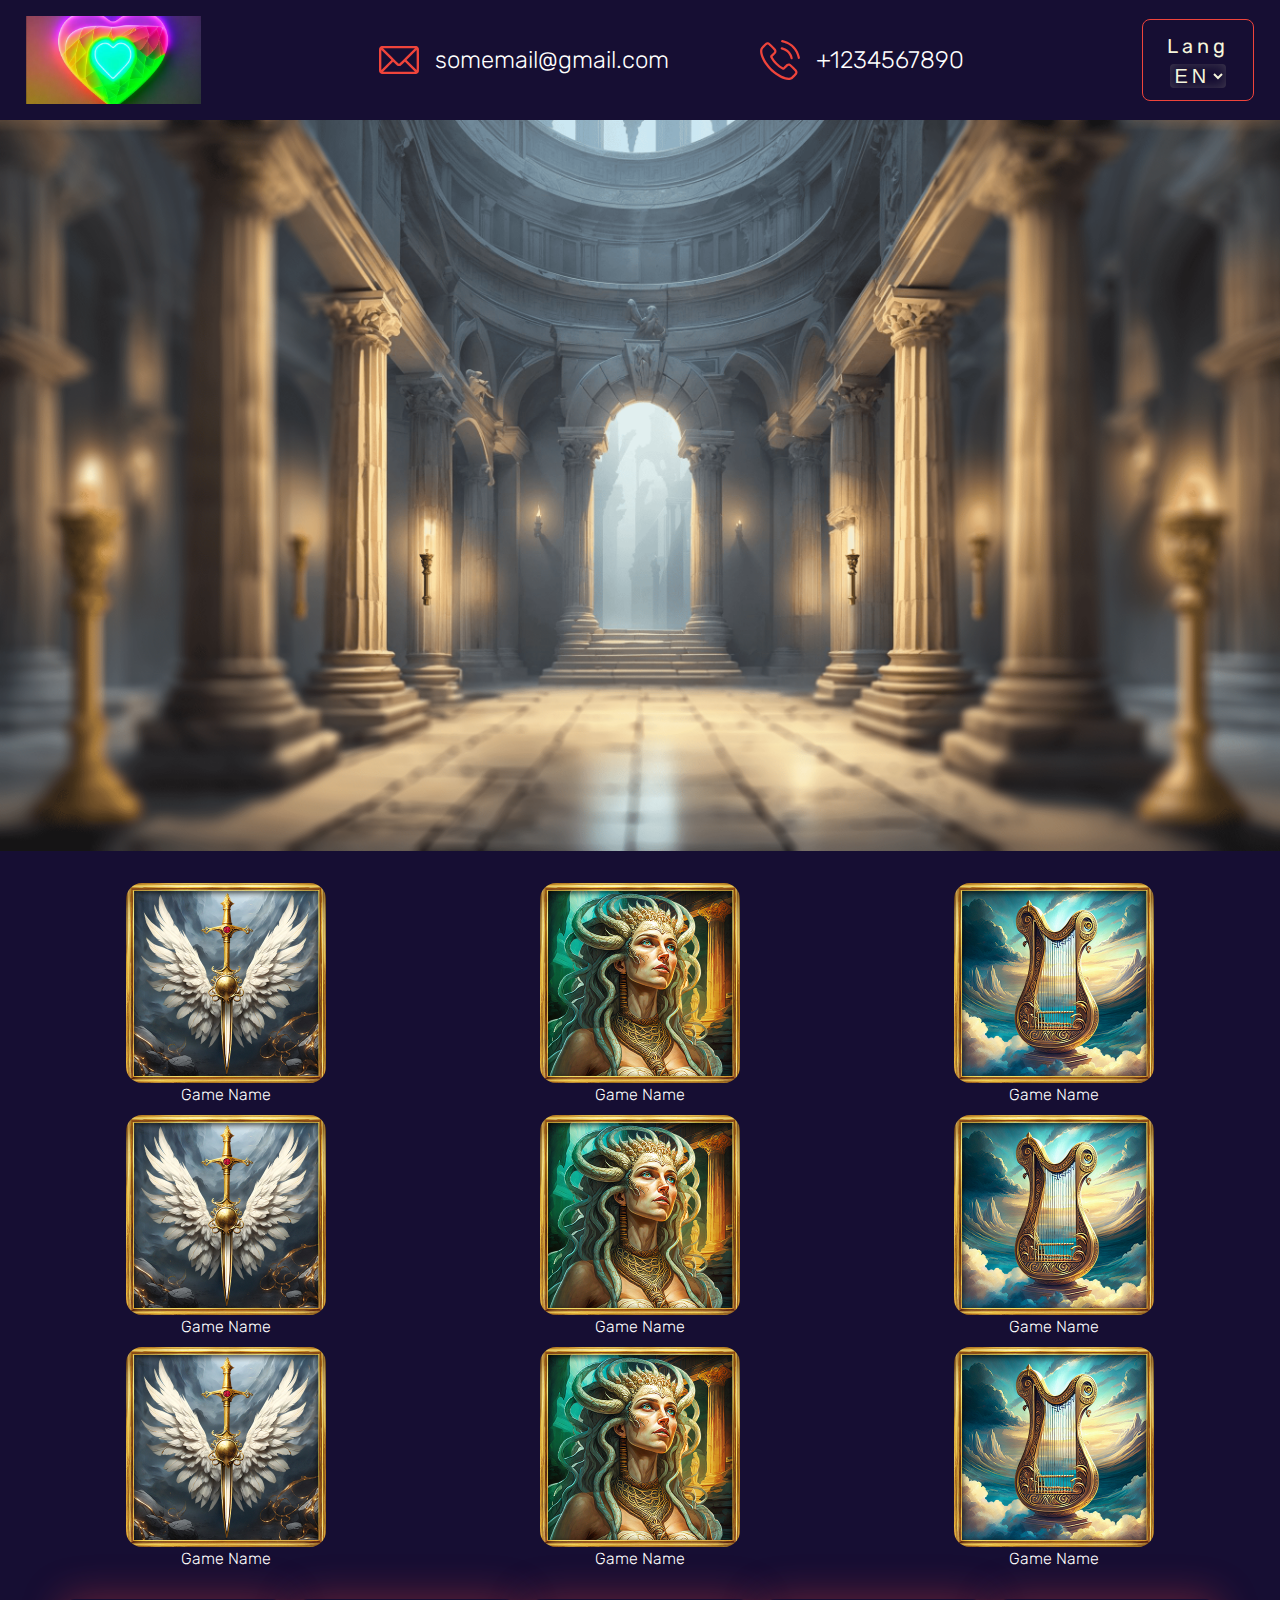
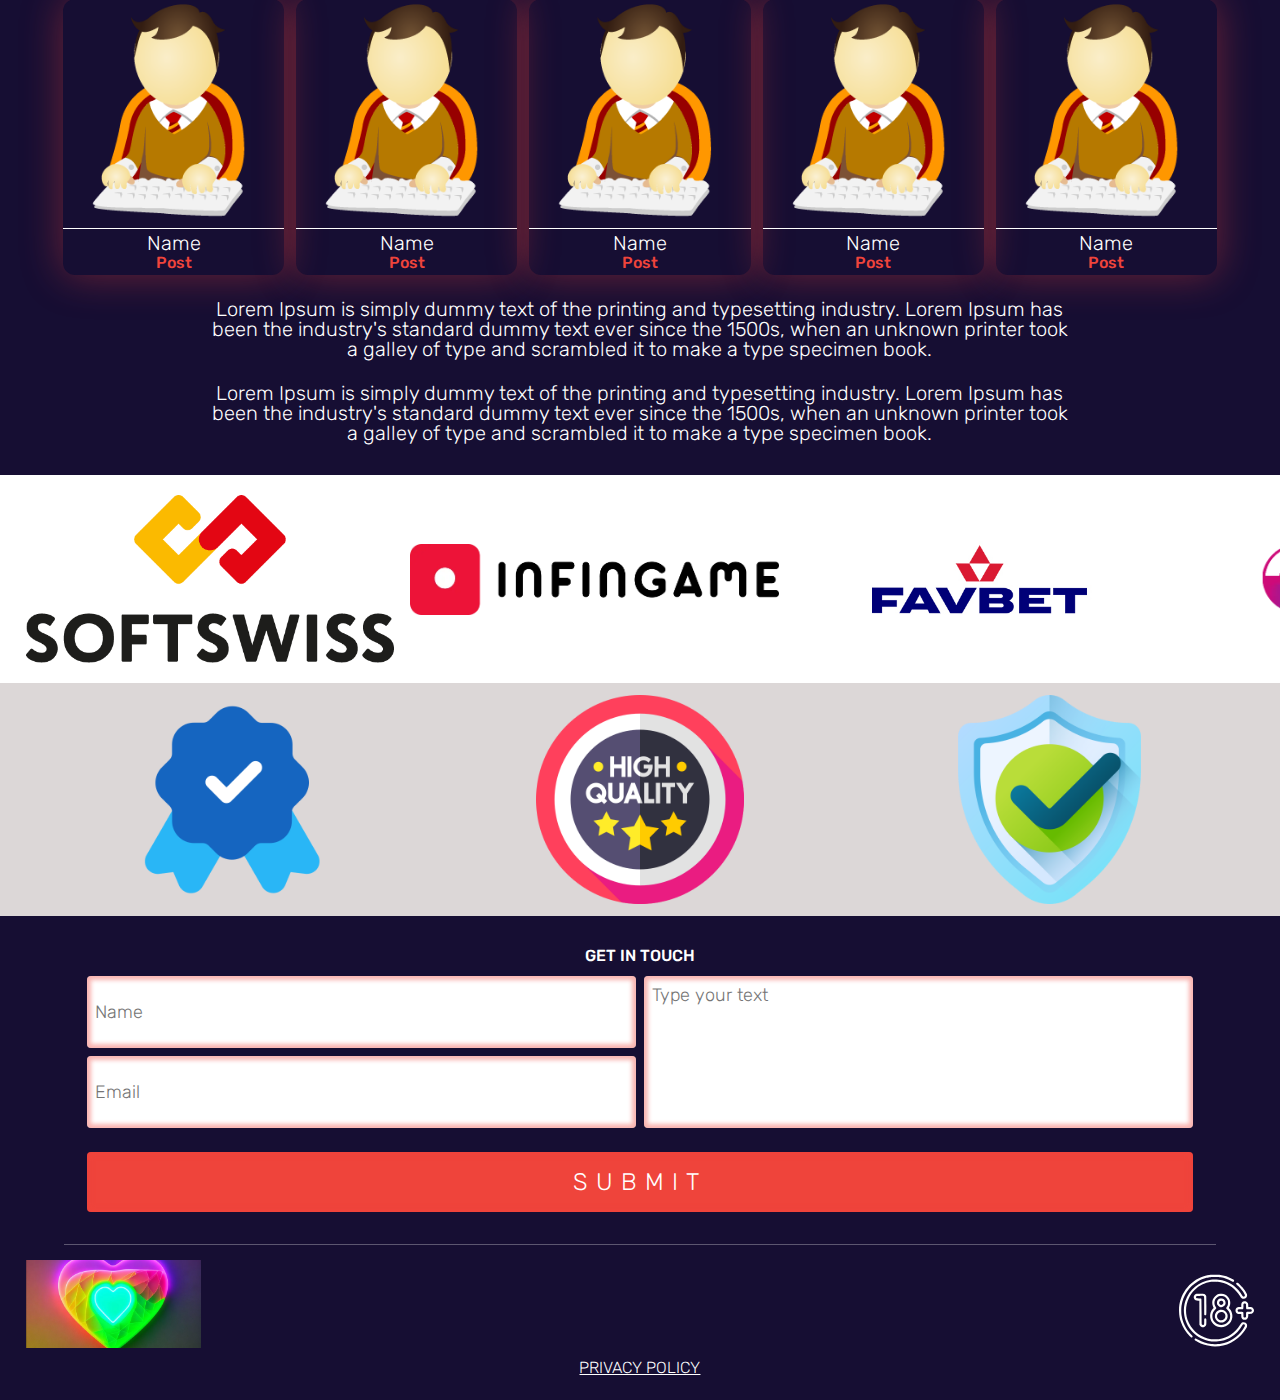
==== src/index.html @ 8c4bdc2b "all media/done" ====
<!DOCTYPE html>
<html lang="en">
<head>
  <meta charset="UTF-8">
  <meta name="viewport" content="width=device-width, initial-scale=1.0">
  <link rel="preconnect" href="https://fonts.googleapis.com">
  <link rel="preconnect" href="https://fonts.gstatic.com" crossorigin>
  <link href="https://fonts.googleapis.com/css2?family=Rubik:wght@300;400;500;700&display=swap" rel="stylesheet">
  <link rel="stylesheet" href="css/style.css">
  <title>Slotarium</title>
</head>
<body>
  <header class="header">
    <div class="container header__wrap">
      <div class="header__logo logo">
        <img src="images/logo.png" alt="logo" class="header__logo-img logo__img">
      </div>
  
        <address class="header__contacts">
          <div class="header__email">
            <a href="mailto:somemail@gmail.com">somemail@gmail.com</a>
          </div>
    
          <div class="header__phone">
            <a href="tel:+1234567890">+1234567890</a>
          </div>
        </address>
  
      <div class="header__lang lang">
        <label for="lang-switch">Lang</label>
        <select name="languages" id="lang-switch" class="header__lang-switcher lang__switcher">
          <option value="en" class="lang__en">EN</option>
          <option value="ua" class="lang__UA">UA</option>
          <option value="sp" class="lang__SP">SP</option>
        </select>
      </div>
    </div>
    
  </header>

  <main class="main">
    <section class="basic-slider">
      <div class="basic-slider__wrap">
        <div class="basic-slider__img"><img src="images/basic-slider/basic_slider-0.png" alt="slider-img_1"></div>
        <!-- <div class="main-slider__img"><img src="images/basic-slider/basic_slider-1.jpg" alt="slider-img_2"></div> -->
        <!-- <div class="main-slider__img"><img src="images/basic-slider/basic_slider-2.jpg" alt="slider-img_3"></div> -->
      </div>
    </section>
  
    <section class="games">
      <div class="container games__wrap">
        <div class="games__items">
          <div class="games__item">
            <a class='games__item-link' href="#" target="_blank">
              <img class="games__item-img" src="images/games/games-item_0.jpg" alt="">
              <div class="games__item-name">Game Name</div>
            </a>
          </div>

          <div class="games__item">
            <a class='games__item-link' href="#" target="_blank">
              <img class="games__item-img" src="images/games/games-item_1.jpg" alt="">
              <div class="games__item-name">Game Name</div>
            </a>
          </div>

          <div class="games__item">
            <a class='games__item-link' href="#" target="_blank">
              <img class="games__item-img" src="images/games/games-item_2.jpg" alt="">
              <div class="games__item-name">Game Name</div>
            </a>
          </div>

          <div class="games__item">
            <a class='games__item-link' href="#" target="_blank">
              <img class="games__item-img" src="images/games/games-item_0.jpg" alt="">
              <div class="games__item-name">Game Name</div>
            </a>
          </div>

          <div class="games__item">
            <a class='games__item-link' href="#" target="_blank">
              <img class="games__item-img" src="images/games/games-item_1.jpg" alt="">
              <div class="games__item-name">Game Name</div>
            </a>
          </div>

          <div class="games__item">
            <a class='games__item-link' href="#" target="_blank">
              <img class="games__item-img" src="images/games/games-item_2.jpg" alt="">
              <div class="games__item-name">Game Name</div>
            </a>
          </div>

          <div class="games__item">
            <a class='games__item-link' href="#" target="_blank">
              <img class="games__item-img" src="images/games/games-item_0.jpg" alt="">
              <div class="games__item-name">Game Name</div>
            </a>
          </div>

          <div class="games__item">
            <a class='games__item-link' href="#" target="_blank">
              <img class="games__item-img" src="images/games/games-item_1.jpg" alt="">
              <div class="games__item-name">Game Name</div>
            </a>
          </div>

          <div class="games__item">
            <a class='games__item-link' href="#" target="_blank">
              <img class="games__item-img" src="images/games/games-item_2.jpg" alt="">
              <div class="games__item-name">Game Name</div>
            </a>
          </div>
        </div>
      </div>
    </section>

    <section class="team">
      <div class="container team__wrap">
        <div class="team__members">
          <div class="team__member">
            <img src="images/team/member_plug.png" alt="" class="team__member-photo">
            <hr class="team__member-divider">
            <div class="team__member-name">Name</div>
            <div class="team__member-post">Post</div>
          </div>

          <div class="team__member">
            <img src="images/team/member_plug.png" alt="" class="team__member-photo">
            <hr class="team__member-divider">
            <div class="team__member-name">Name</div>
            <div class="team__member-post">Post</div>
          </div>

          <div class="team__member">
            <img src="images/team/member_plug.png" alt="" class="team__member-photo">
            <hr class="team__member-divider">
            <div class="team__member-name">Name</div>
            <div class="team__member-post">Post</div>
          </div>

          <div class="team__member">
            <img src="images/team/member_plug.png" alt="" class="team__member-photo">
            <hr class="team__member-divider">
            <div class="team__member-name">Name</div>
            <div class="team__member-post">Post</div>
          </div>

          <div class="team__member">
            <img src="images/team/member_plug.png" alt="" class="team__member-photo">
            <hr class="team__member-divider">
            <div class="team__member-name">Name</div>
            <div class="team__member-post">Post</div>
          </div>
        </div>

        <div class="team__message">
          <p class="team__message-text">Lorem Ipsum is simply dummy text of the printing and typesetting industry. Lorem Ipsum has been the industry's standard dummy text ever since the 1500s, when an unknown printer took a galley of type and scrambled it to make a type specimen book.</p>
          <p class="team__message-text">Lorem Ipsum is simply dummy text of the printing and typesetting industry. Lorem Ipsum has been the industry's standard dummy text ever since the 1500s, when an unknown printer took a galley of type and scrambled it to make a type specimen book.</p>
        </div>
      </div>
    </section>

    <section class="find-us">
      <div class="container find-us__wrap">
        <div class="find-us__partners">
          <div class="find-us__partners-logo"><img src="images/find-us/softswiss-logo-1.webp" alt="softswiss logo"></div>
          <div class="find-us__partners-logo"><img src="images/find-us/infingame-logo.webp" alt="infingame"></div>
          <div class="find-us__partners-logo"><img src="images/find-us/favbet-logo.jpg" alt="favbet"></div>
          <div class="find-us__partners-logo"><img src="images/find-us/cosmolot-logo.png" alt="Partcosmolotner_1"></div>
          <div class="find-us__partners-logo"><img src="images/find-us/slotscity-logo.png" alt="Partner_1"></div>
          <div class="find-us__partners-logo"><img src="images/find-us/vbet-logo.jpg" alt="Partner_1"></div>
          
        </div>
      </div>
    </section>

    <section class="verifications">
      <div class="container verifications__wrap">
        <div class="verifications__items">
          <div class="verifications__item"><img src="images/icons/verifications/certification.png" alt="certification-icon"></div>
          <div class="verifications__item"><img src="images/icons/verifications/high_quality.png" alt="quality-icon"></div>
          <div class="verifications__item"><img src="images/icons/verifications/safety.png" alt="safety-icon"></div>
        </div>
      </div>
    </section>

    <section class="contact-us">
      <div class="container contact-us__wrap">
        <label for="form">Get in Touch</label>
        <form id='form' class="contact-us__form">
          <input type="text" class="contact-us__name contact-us__field" placeholder="Name">
          <input type="email" class="contact-us__email contact-us__field" placeholder="Email">
          <textarea name="comment" id="comment" cols="30" rows="4" placeholder="Type your text" class="contact-us__comment contact-us__field"></textarea>
          <button type="submit" class="contact-us__btn contact-us__field">Submit</button>
        </form>
      </div>
    </section>
  </main>

  <footer class="footer">
    <div class="container footer__wrap">
      <div class="footer__main">
        <div class="footer__logo logo">
          <img src="images/logo.png" alt="logo" class="footer__logo-img logo__img">
        </div>
        
        <div class="footer__adult-icon">
          <img src="images/icons/footer/adult_icon.svg" alt="18+ years old">
        </div>
      </div>

      <div class="footer__pr-policy">
        <a href="privacy_policy/privacy.html">Privacy Policy</a>
      </div>
    </div>
  </footer>
  
  <script src="js/index.js"></script>
</body>
</html>
---- src/css/style.css ----
/* RESET STYLES */
*,
*::before,
*::after {
  padding: 0;
  margin: 0;
  border: 0;
  -webkit-box-sizing: border-box;
          box-sizing: border-box;
}

a {
  text-decoration: none;
  color: inherit;
  font-style: normal;
}

ul,
ol,
li {
  list-style: none;
}

img {
  vertical-align: top;
}

h1,
h2,
h3,
h4,
h5,
h6 {
  font-weight: inherit;
  font-size: inherit;
  text-align: right;
}

html,
body {
  height: 100%;
  line-height: 1;
  font-family: "Rubik";
  font-weight: 300;
  font-size: 16px;
}

textarea,
button,
input {
  font-weight: inherit;
  font-size: inherit;
  color: inherit;
  font-family: inherit;
}

button {
  cursor: pointer;
  background-color: inherit;
}

select {
  background-color: transparent;
}

/* RESET STYLES */
/* GENERAL STYLES START*/
:root {
  --accent-color: #ef443b;
}

body {
  overflow-x: clip;
  background-color: #160E33;
}

.container {
  margin: 0 auto;
}

.pr-policy {
  color: #FFF;
  padding-top: 12px;
  padding-bottom: 12px;
}

/* GENERAL STYLES END*/
/* MAIN STYLES */
@media (min-width: 359px) {
  .container {
    width: 95%;
  }
  .logo {
    max-width: 100px;
    aspect-ratio: 4/2;
  }
  .logo__img {
    width: 100%;
    height: 100%;
    -o-object-fit: cover;
       object-fit: cover;
    -o-object-position: 0 50%;
       object-position: 0 50%;
  }
  /* Header Start */
  .header {
    padding-top: 12px;
  }
  .header__wrap {
    display: -webkit-box;
    display: -ms-flexbox;
    display: flex;
    -webkit-box-pack: justify;
        -ms-flex-pack: justify;
            justify-content: space-between;
    -webkit-box-align: center;
        -ms-flex-align: center;
            align-items: center;
  }
  .header__contacts {
    color: white;
    font-size: 12px;
    text-align: center;
  }
  .header__email {
    margin-bottom: 8px;
  }
  .header__email a {
    display: -webkit-box;
    display: -ms-flexbox;
    display: flex;
    -webkit-box-pack: center;
        -ms-flex-pack: center;
            justify-content: center;
    -webkit-box-align: center;
        -ms-flex-align: center;
            align-items: center;
    position: relative;
  }
  .header__email a::before {
    content: "";
    margin-right: 8px;
    width: 16px;
    height: 16px;
    background: url("../images/icons/header/email_icon.svg") center/contain no-repeat;
  }
  .header__phone a {
    display: -webkit-box;
    display: -ms-flexbox;
    display: flex;
    -webkit-box-pack: center;
        -ms-flex-pack: center;
            justify-content: center;
    -webkit-box-align: center;
        -ms-flex-align: center;
            align-items: center;
    position: relative;
  }
  .header__phone a::before {
    content: "";
    margin-right: 8px;
    width: 16px;
    height: 16px;
    background: url("../images/icons/header/phone-call_icon.svg") center/contain no-repeat;
  }
  .header__lang {
    color: beige;
    border: 1px solid var(--accent-color);
    border-radius: 8px;
    display: -webkit-box;
    display: -ms-flexbox;
    display: flex;
    -webkit-box-orient: vertical;
    -webkit-box-direction: normal;
        -ms-flex-direction: column;
            flex-direction: column;
    -webkit-box-align: center;
        -ms-flex-align: center;
            align-items: center;
    -webkit-box-pack: center;
        -ms-flex-pack: center;
            justify-content: center;
    padding: 4px;
    row-gap: 4px;
  }
  .header__lang-switcher {
    border: none;
    border-radius: 4px;
    -webkit-box-shadow: inset 0 0 12px rgba(245, 245, 200, 0.2);
            box-shadow: inset 0 0 12px rgba(245, 245, 200, 0.2);
    color: beige;
  }
  /* Header End */
  /* Basic-slider Start */
  .basic-slider {
    padding-top: 12px;
    padding-bottom: 12px;
    min-height: 205px;
  }
  .basic-slider__img > img {
    max-width: 100%;
    height: auto;
  }
  /* Basic-slider End*/
  /* Games Start */
  .games {
    color: #fff;
    min-height: -webkit-fit-content;
    min-height: -moz-fit-content;
    min-height: fit-content;
    padding-top: 12px;
    padding-bottom: 12px;
  }
  .games__items {
    display: grid;
    grid-template-columns: repeat(3, 1fr);
    -webkit-column-gap: 12px;
       -moz-column-gap: 12px;
            column-gap: 12px;
    row-gap: 12px;
  }
  .games__item {
    text-align: center;
  }
  .games__item-img {
    max-width: 100%;
    height: auto;
    border-radius: 16px;
    overflow: clip;
    margin-bottom: 4px;
  }
  /* Games End*/
  /* Team Start*/
  .team {
    color: #fff;
    padding-top: 12px;
    padding-bottom: 12px;
    min-height: 300px;
  }
  .team__members {
    display: -webkit-box;
    display: -ms-flexbox;
    display: flex;
    -ms-flex-wrap: wrap;
        flex-wrap: wrap;
    -webkit-box-pack: center;
        -ms-flex-pack: center;
            justify-content: center;
    gap: 12px;
    margin-bottom: 16px;
  }
  .team__member {
    border-radius: 12px;
    -webkit-box-shadow: 0px 0px 40px 0px rgba(239, 68, 59, 0.4);
            box-shadow: 0px 0px 40px 0px rgba(239, 68, 59, 0.4);
    -ms-flex-preferred-size: 30%;
        flex-basis: 30%;
    display: -webkit-box;
    display: -ms-flexbox;
    display: flex;
    -webkit-box-orient: vertical;
    -webkit-box-direction: normal;
        -ms-flex-direction: column;
            flex-direction: column;
    -webkit-box-pack: center;
        -ms-flex-pack: center;
            justify-content: center;
    -webkit-box-align: center;
        -ms-flex-align: center;
            align-items: center;
    padding-bottom: 4px;
  }
  .team__member-photo {
    width: 100%;
    margin-bottom: 4px;
  }
  .team__member-divider {
    width: 100%;
    height: 1px;
    background-color: #FFF;
    margin-bottom: 4px;
  }
  .team__member-name {
    margin-bottom: 2px;
  }
  .team__member-post {
    color: var(--accent-color);
    font-weight: 500;
    font-size: 12px;
  }
  .team__message-text {
    font-size: 12px;
  }
  .team__message-text:not(:last-child) {
    margin-bottom: 12px;
  }
  /* Team End*/
  /* Find-us Start */
  .find-us {
    height: 40%;
    padding-top: 12px;
    padding-bottom: 12px;
    background-color: #fff;
  }
  .find-us__wrap {
    height: 100%;
    display: -webkit-box;
    display: -ms-flexbox;
    display: flex;
    -webkit-box-align: center;
        -ms-flex-align: center;
            align-items: center;
  }
  .find-us__partners {
    display: -webkit-box;
    display: -ms-flexbox;
    display: flex;
    -webkit-column-gap: 16px;
       -moz-column-gap: 16px;
            column-gap: 16px;
    -webkit-box-align: center;
        -ms-flex-align: center;
            align-items: center;
    -webkit-box-pack: justify;
        -ms-flex-pack: justify;
            justify-content: space-between;
  }
  .find-us__partners-logo {
    min-width: 30%;
    aspect-ratio: 4/2;
  }
  .find-us__partners-logo img {
    width: 100%;
    height: 100%;
    -o-object-fit: contain;
       object-fit: contain;
  }
  /* Find-us End */
  /* Verifications Start */
  .verifications {
    padding-top: 12px;
    padding-bottom: 12px;
    height: 40%;
    background-color: #dcd7d7;
  }
  .verifications__items {
    display: -webkit-box;
    display: -ms-flexbox;
    display: flex;
    -ms-flex-pack: distribute;
        justify-content: space-around;
    -webkit-box-align: center;
        -ms-flex-align: center;
            align-items: center;
  }
  .verifications__item {
    max-width: 17%;
    aspect-ratio: 4/4;
  }
  .verifications__item img {
    width: 100%;
    height: auto;
  }
  /* Verifications End */
  /* Contact-us Start */
  .contact-us {
    padding-top: 12px;
    padding-bottom: 12px;
  }
  .contact-us label {
    text-align: center;
    display: block;
    color: #FFF;
    margin-bottom: 4px;
    text-transform: uppercase;
    font-weight: 500;
  }
  .contact-us__field {
    width: 100%;
    color: #434343;
    -webkit-box-shadow: inset 0 0 4px 4px rgba(239, 68, 59, 0.4);
            box-shadow: inset 0 0 4px 4px rgba(239, 68, 59, 0.4);
    border-radius: 4px;
    margin-bottom: 8px;
  }
  .contact-us input[type=text], .contact-us input[type=email] {
    padding-top: 8px;
    padding-bottom: 8px;
    font-size: 18px;
  }
  .contact-us__comment {
    resize: none;
  }
  .contact-us__comment::-webkit-input-placeholder {
    font-size: 18px;
  }
  .contact-us__comment::-moz-placeholder {
    font-size: 18px;
  }
  .contact-us__comment:-ms-input-placeholder {
    font-size: 18px;
  }
  .contact-us__comment::-ms-input-placeholder {
    font-size: 18px;
  }
  .contact-us__comment::placeholder {
    font-size: 18px;
  }
  .contact-us__btn {
    padding: 8px 12px;
    border: none;
    border-radius: 4px;
    display: block;
    background-color: var(--accent-color);
    width: 35%;
    margin: 0 auto;
    color: #FFF;
    text-transform: uppercase;
    letter-spacing: 2px;
    font-weight: 400;
  }
  /* Contact-us End*/
  /* Footer Start */
  .footer {
    position: relative;
    color: #FFF;
    padding-top: 12px;
    padding-bottom: 24px;
  }
  .footer:before {
    content: "";
    position: absolute;
    top: 0;
    left: 50%;
    -webkit-transform: translateX(-50%);
            transform: translateX(-50%);
    height: 1px;
    width: 90%;
    background-color: #FFF;
    opacity: 0.3;
  }
  .footer__main {
    display: -webkit-box;
    display: -ms-flexbox;
    display: flex;
    -webkit-box-pack: justify;
        -ms-flex-pack: justify;
            justify-content: space-between;
    -webkit-box-align: end;
        -ms-flex-align: end;
            align-items: end;
    margin-bottom: 12px;
  }
  .footer__adult-icon {
    width: 50px;
  }
  .footer__adult-icon img {
    width: 100%;
    height: auto;
    color: #FFF;
  }
  .footer__pr-policy {
    text-transform: uppercase;
    text-decoration-line: underline;
    text-align: center;
  }
  /* Footer End*/
  /* Privacy Policy Page Start */
  .pr-policy__text:not(:last-child) {
    margin-bottom: 16px;
  }
  /* Privacy Policy Page End*/
}
@media (min-width: 479px) {
  /* Header Start*/
  .header__lang {
    padding: 6px 16px;
  }
  .header__lang label {
    letter-spacing: 4px;
    font-weight: 400;
  }
  .header__lang-switcher {
    letter-spacing: 4px;
    font-size: 14px;
  }
  .header__contacts {
    font-size: 16px;
  }
  /* Header End*/
  /* Contact-us Start */
  .contact-us__btn {
    padding-top: 12px;
    padding-bottom: 12px;
  }
  /* Contact-us End */
}
@media (min-width: 767px) {
  .container {
    width: 83%;
  }
  .logo {
    max-width: 150px;
  }
  /* Header Start */
  .header {
    padding-top: 16px;
  }
  .header__contacts {
    margin: 0 auto;
    width: 55%;
    display: -webkit-box;
    display: -ms-flexbox;
    display: flex;
    -ms-flex-pack: distribute;
        justify-content: space-around;
    font-size: 18px;
  }
  .header__email {
    margin-bottom: 0;
    -ms-flex-item-align: start;
        align-self: start;
  }
  /* Header End */
  /* Basic-slider Start */
  .basic-slider {
    padding-top: 16px;
    padding-bottom: 16px;
  }
  /* Basic-slider End */
  /* Games Start */
  .games {
    padding-top: 16px;
    padding-bottom: 16px;
  }
  /* Games End */
  /* Team Start*/
  .team {
    padding-top: 16px;
    padding-bottom: 32px;
  }
  .team__message-text {
    font-size: initial;
  }
  /* Team End*/
  /* Find-us Start */
  /* Find-us End */
  /* Contact-us Start */
  .contact-us {
    padding-top: 32px;
    padding-bottom: 32px;
  }
  .contact-us label {
    margin-bottom: 12px;
  }
  .contact-us__form {
    display: grid;
    grid-template: repeat(2, 1fr)/repeat(2, 1fr);
    -webkit-column-gap: 8px;
       -moz-column-gap: 8px;
            column-gap: 8px;
    grid-template-areas: "in c" "ie c";
  }
  .contact-us__field {
    padding: 8px;
  }
  .contact-us__name {
    grid-area: in;
  }
  .contact-us__email {
    grid-area: ie;
  }
  .contact-us__comment {
    grid-area: c;
  }
  .contact-us__btn {
    grid-column: 1/-1;
    width: 100%;
    font-size: 20px;
    letter-spacing: 8px;
    margin-top: 8px;
  }
  /* Contact-us End */
  /* Footer Start */
  .footer {
    padding-top: 16px;
    padding-bottom: 24px;
  }
  .footer__adult-icon {
    width: 75px;
  }
  /* Footer End */
}
@media (min-width: 1000px) {
  .container {
    width: 96%;
  }
  .logo {
    max-width: 175px;
  }
  /* Header Start */
  .header {
    padding-top: 16px;
  }
  .header__contacts {
    font-size: 24px;
  }
  .header__email a::before {
    margin-right: 16px;
    width: 40px;
    height: 40px;
  }
  .header__phone a::before {
    margin-right: 16px;
    width: 40px;
    height: 40px;
  }
  .header__lang {
    font-size: 20px;
    line-height: 28px;
    padding: 12px 24px;
  }
  .header__lang-switcher {
    font-size: 20px;
  }
  /* Header End */
  /* Team Start */
  .team__members {
    margin-bottom: 24px;
  }
  .team__member {
    -ms-flex-preferred-size: 18%;
        flex-basis: 18%;
    font-size: 20px;
  }
  .team__member img {
    margin-bottom: 8px;
  }
  .team__member-post {
    font-size: 16px;
  }
  .team__message {
    width: 70%;
    margin: 0 auto;
    text-align: center;
  }
  .team__message-text {
    font-size: 20px;
  }
  .team__message-text:not(:last-child) {
    margin-bottom: 24px;
  }
  /* Team End */
  /* Contact-us Start */
  .contact-us__form {
    margin: 0 auto;
    max-width: 90%;
    grid-template-rows: repeat(2, 80px);
  }
  .contact-us__btn {
    margin-top: 16px;
    padding-top: 16px;
    padding-bottom: 16px;
    font-size: 24px;
    font-weight: 300;
  }
  /* Contact-us End */
}
/* MAIN STYLES */
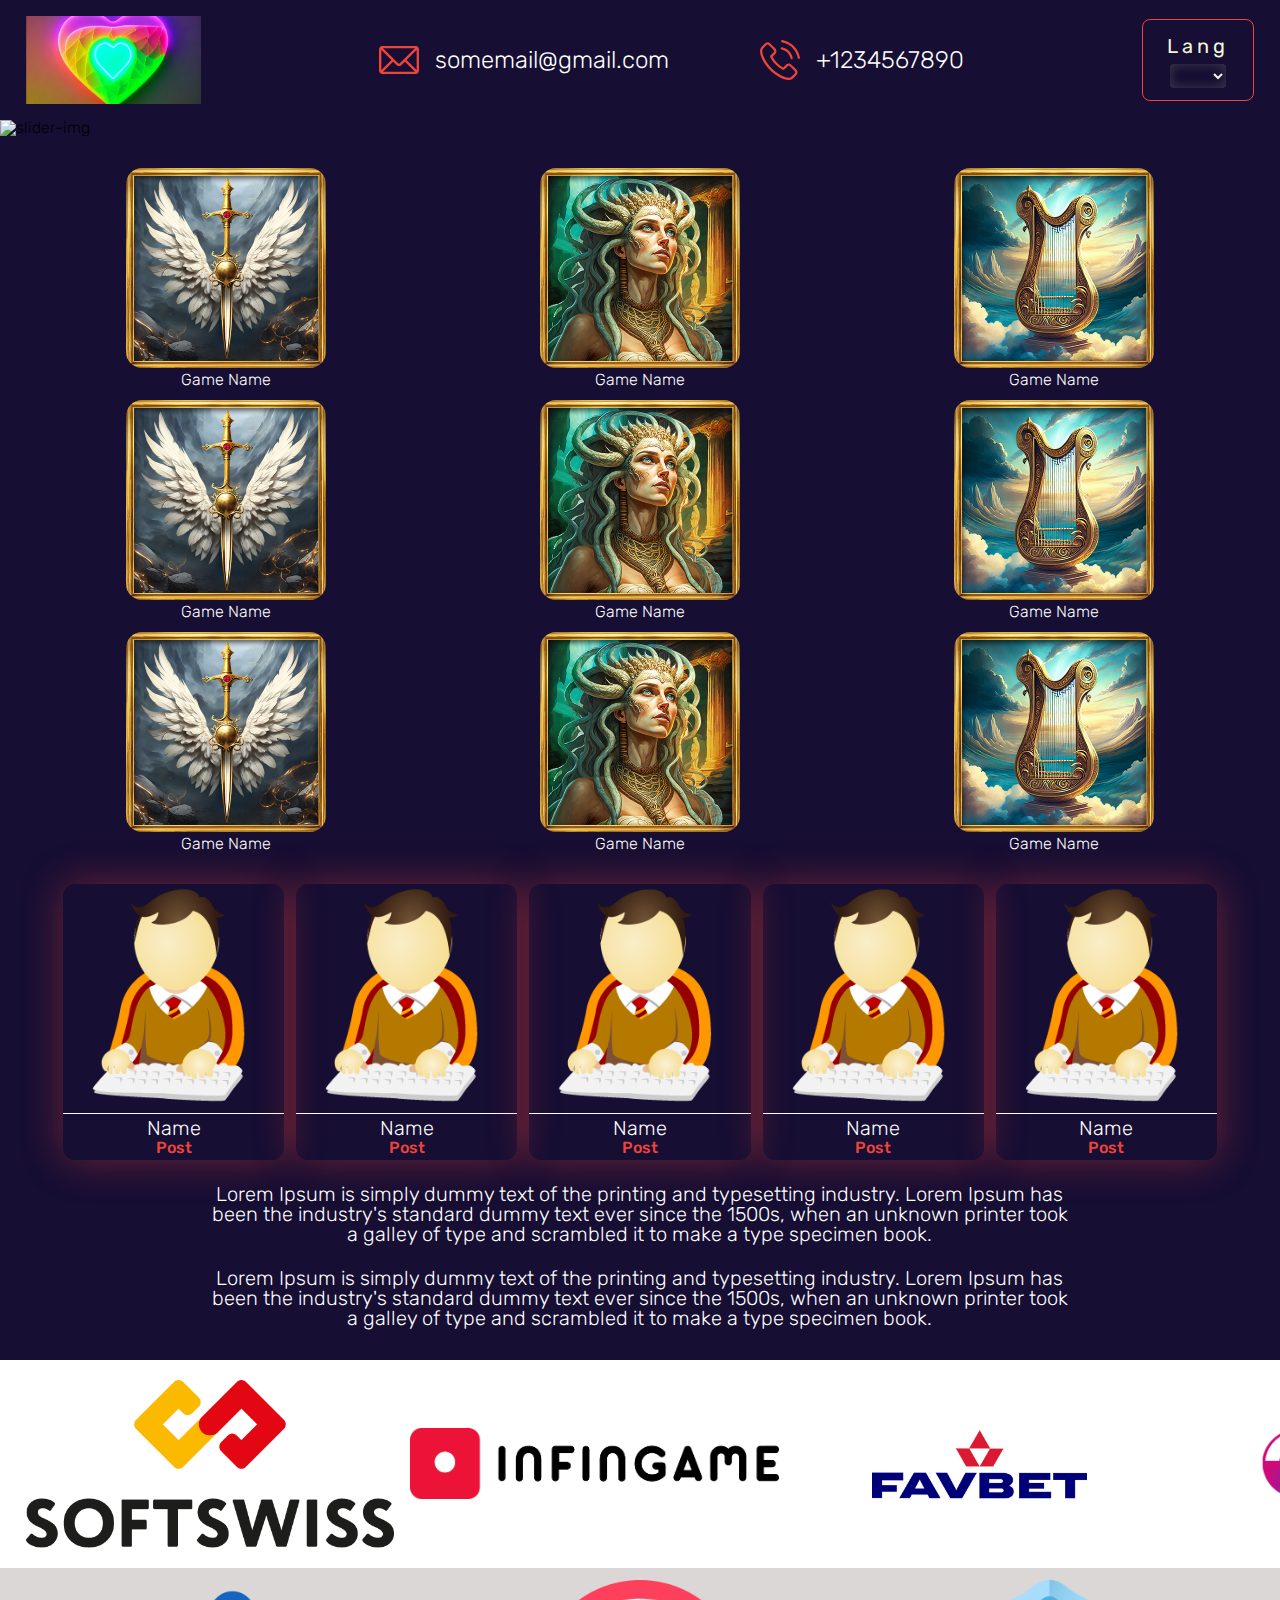
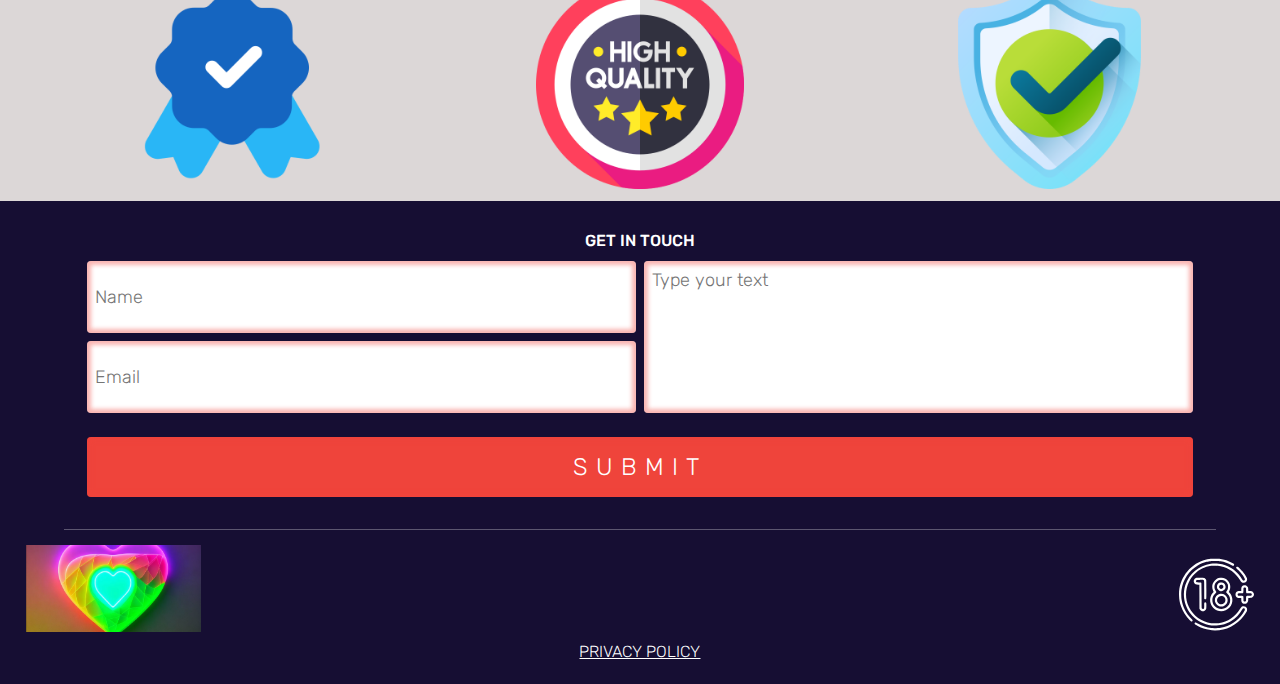
==== commit 4d390629: "slider/images changing is done wothout smooth animation; lang-switcher/working on it" ====
--- a/src/index.html
+++ b/src/index.html
@@ -26,12 +26,12 @@
           </div>
         </address>
   
-      <div class="header__lang lang">
+      <div class="header__lang">
         <label for="lang-switch">Lang</label>
-        <select name="languages" id="lang-switch" class="header__lang-switcher lang__switcher">
-          <option value="en" class="lang__en">EN</option>
-          <option value="ua" class="lang__UA">UA</option>
-          <option value="sp" class="lang__SP">SP</option>
+        <select name="languages" id="lang-switch" class="header__lang-switcher">
+          <option value="en" class="lang__en" selected>EN</option>
+          <option value="ua" class="lang__ua">UA</option>
+          <option value="sp" class="lang__ua">SP</option>
         </select>
       </div>
     </div>
@@ -41,9 +41,9 @@
   <main class="main">
     <section class="basic-slider">
       <div class="basic-slider__wrap">
-        <div class="basic-slider__img"><img src="images/basic-slider/basic_slider-0.png" alt="slider-img_1"></div>
-        <!-- <div class="main-slider__img"><img src="images/basic-slider/basic_slider-1.jpg" alt="slider-img_2"></div> -->
-        <!-- <div class="main-slider__img"><img src="images/basic-slider/basic_slider-2.jpg" alt="slider-img_3"></div> -->
+        <!-- <img class="basic-slider__img" src="images/basic-slider/basic_slider-0.jpg" alt="slider-img_1"> -->
+        <img class="basic-slider__img" src="images/basic-slider/basic_slider-1.jpg" alt="slider-img">
+        <!-- <img class="basic-slider__img" src="images/basic-slider/basic_slider-2.jpg" alt="slider-img_3">  -->
       </div>
     </section>
   
@@ -217,6 +217,6 @@
     </div>
   </footer>
   
-  <script src="js/index.js"></script>
+  <script src="js/script.js"></script>
 </body>
 </html>--- a/src/css/style.css
+++ b/src/css/style.css
@@ -195,9 +195,14 @@
   .basic-slider {
     padding-top: 12px;
     padding-bottom: 12px;
-    min-height: 205px;
-  }
-  .basic-slider__img > img {
+  }
+  .basic-slider__wrap {
+    width: 100%;
+    display: -webkit-box;
+    display: -ms-flexbox;
+    display: flex;
+  }
+  .basic-slider__img {
     max-width: 100%;
     height: auto;
   }
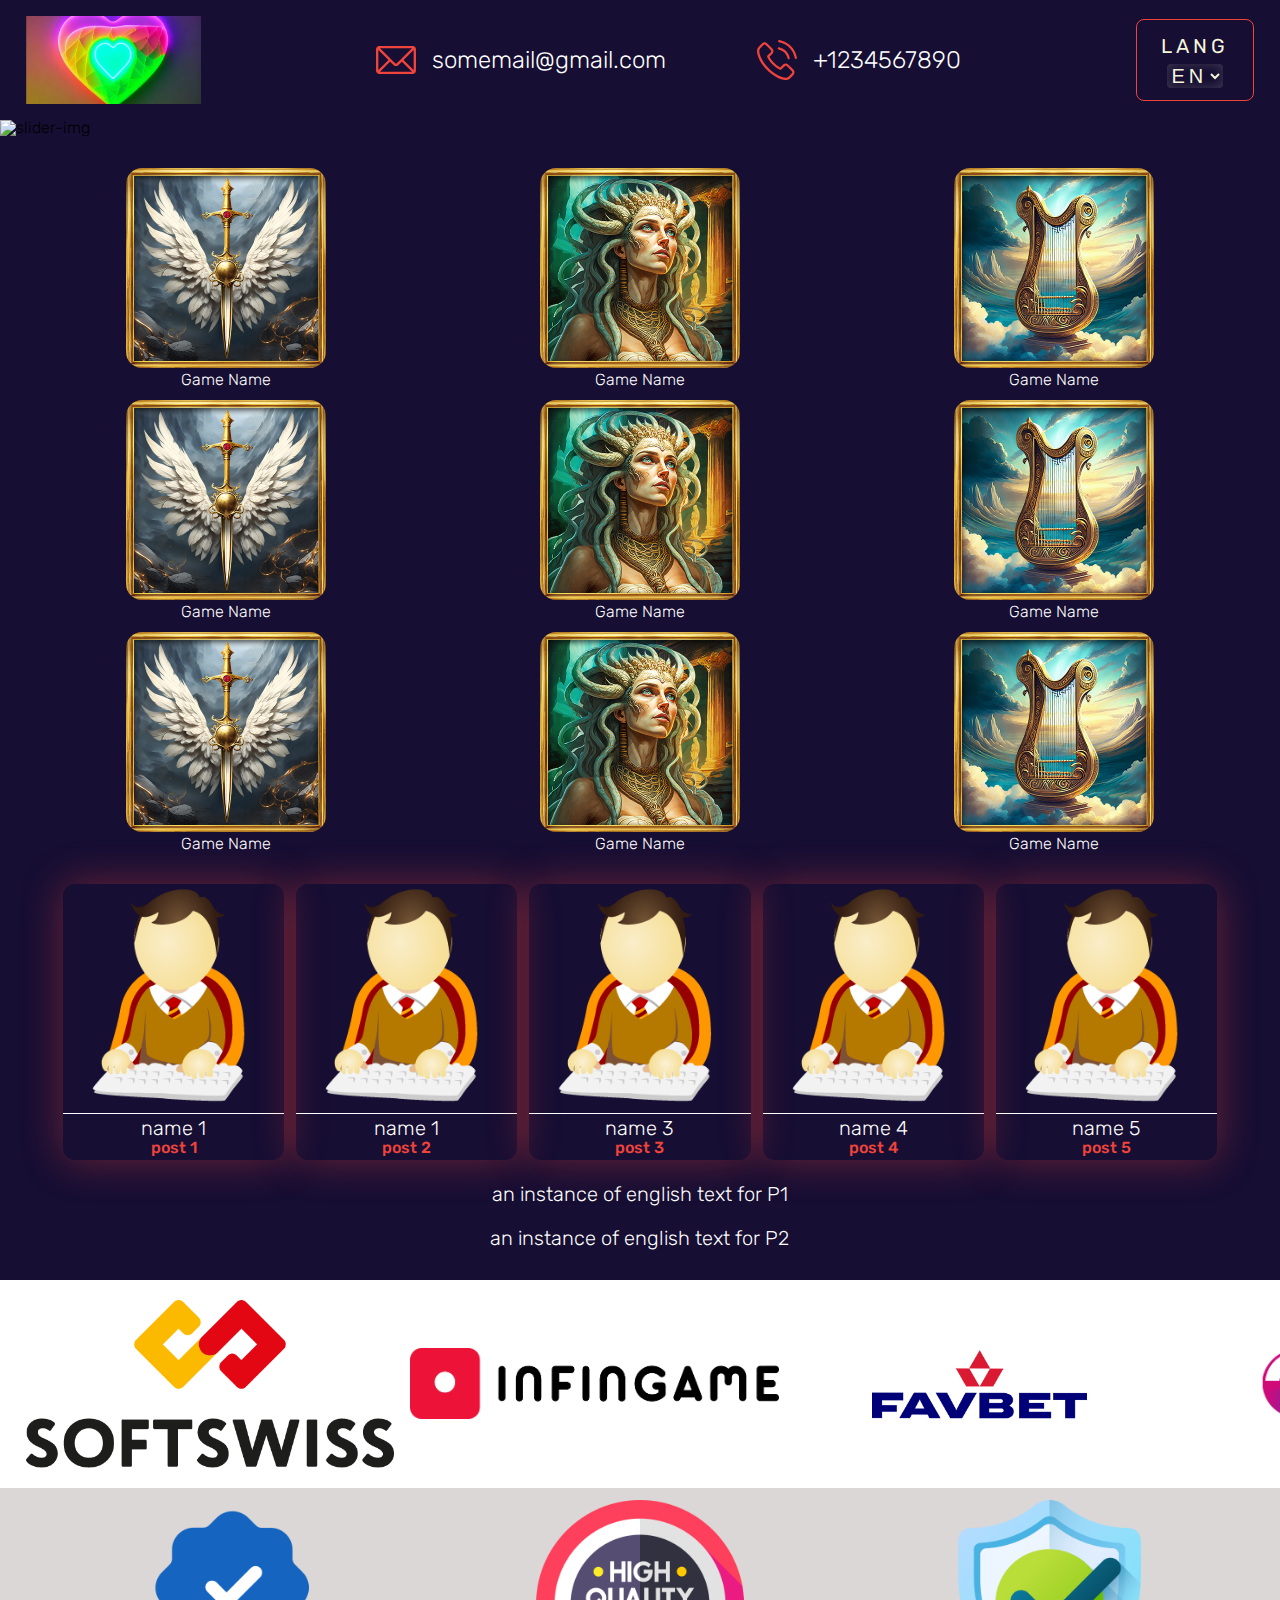
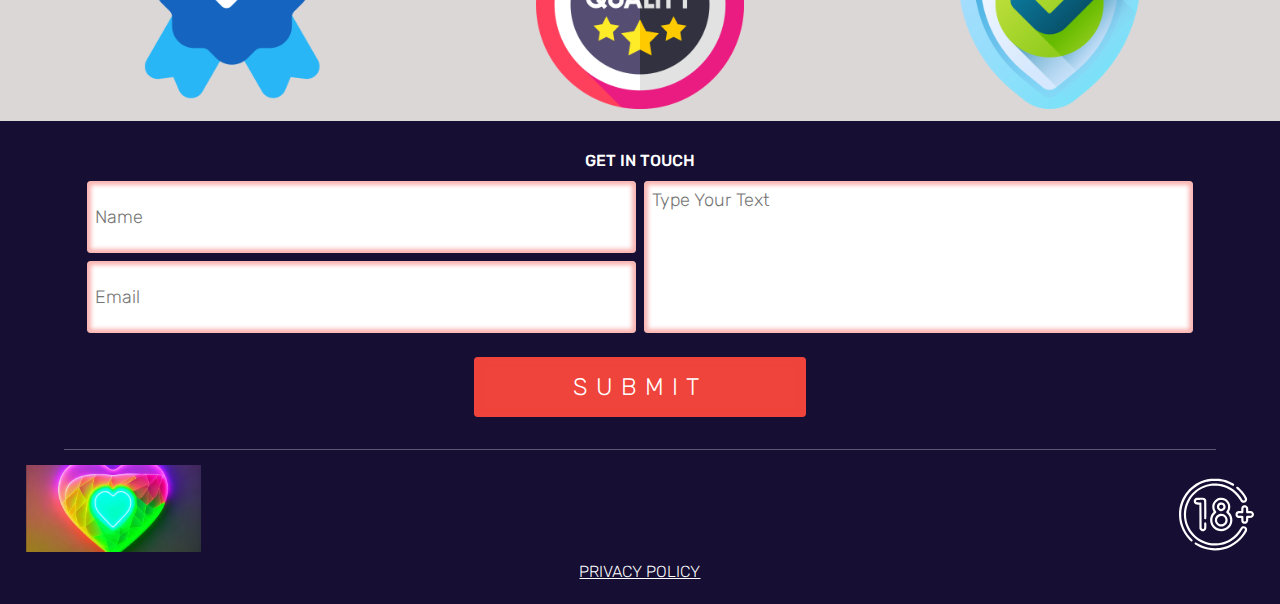
==== commit b73dbbcf: "translation for the main page is done" ====
--- a/src/index.html
+++ b/src/index.html
@@ -27,11 +27,10 @@
         </address>
   
       <div class="header__lang">
-        <label for="lang-switch">Lang</label>
+        <label class="lang-label" for="lang-switch">Lang</label>
         <select name="languages" id="lang-switch" class="header__lang-switcher">
-          <option value="en" class="lang__en" selected>EN</option>
-          <option value="ua" class="lang__ua">UA</option>
-          <option value="sp" class="lang__ua">SP</option>
+          <option value="en" class="lang_en" selected>EN</option>
+          <option value="ua" class="lang_ua">UA</option>
         </select>
       </div>
     </div>
@@ -122,42 +121,42 @@
           <div class="team__member">
             <img src="images/team/member_plug.png" alt="" class="team__member-photo">
             <hr class="team__member-divider">
-            <div class="team__member-name">Name</div>
-            <div class="team__member-post">Post</div>
-          </div>
-
-          <div class="team__member">
-            <img src="images/team/member_plug.png" alt="" class="team__member-photo">
-            <hr class="team__member-divider">
-            <div class="team__member-name">Name</div>
-            <div class="team__member-post">Post</div>
-          </div>
-
-          <div class="team__member">
-            <img src="images/team/member_plug.png" alt="" class="team__member-photo">
-            <hr class="team__member-divider">
-            <div class="team__member-name">Name</div>
-            <div class="team__member-post">Post</div>
-          </div>
-
-          <div class="team__member">
-            <img src="images/team/member_plug.png" alt="" class="team__member-photo">
-            <hr class="team__member-divider">
-            <div class="team__member-name">Name</div>
-            <div class="team__member-post">Post</div>
-          </div>
-
-          <div class="team__member">
-            <img src="images/team/member_plug.png" alt="" class="team__member-photo">
-            <hr class="team__member-divider">
-            <div class="team__member-name">Name</div>
-            <div class="team__member-post">Post</div>
+            <div class="team__member-name lang-member1">Name</div>
+            <div class="team__member-post lang-post1">Post</div>
+          </div>
+
+          <div class="team__member">
+            <img src="images/team/member_plug.png" alt="" class="team__member-photo">
+            <hr class="team__member-divider">
+            <div class="team__member-name lang-member2">Name</div>
+            <div class="team__member-post lang-post2">Post</div>
+          </div>
+
+          <div class="team__member">
+            <img src="images/team/member_plug.png" alt="" class="team__member-photo">
+            <hr class="team__member-divider">
+            <div class="team__member-name lang-member3">Name</div>
+            <div class="team__member-post lang-post3">Post</div>
+          </div>
+
+          <div class="team__member">
+            <img src="images/team/member_plug.png" alt="" class="team__member-photo">
+            <hr class="team__member-divider">
+            <div class="team__member-name lang-member4">Name</div>
+            <div class="team__member-post lang-post4">Post</div>
+          </div>
+
+          <div class="team__member">
+            <img src="images/team/member_plug.png" alt="" class="team__member-photo">
+            <hr class="team__member-divider">
+            <div class="team__member-name lang-member5">Name</div>
+            <div class="team__member-post lang-post5">Post</div>
           </div>
         </div>
 
         <div class="team__message">
-          <p class="team__message-text">Lorem Ipsum is simply dummy text of the printing and typesetting industry. Lorem Ipsum has been the industry's standard dummy text ever since the 1500s, when an unknown printer took a galley of type and scrambled it to make a type specimen book.</p>
-          <p class="team__message-text">Lorem Ipsum is simply dummy text of the printing and typesetting industry. Lorem Ipsum has been the industry's standard dummy text ever since the 1500s, when an unknown printer took a galley of type and scrambled it to make a type specimen book.</p>
+          <p class="team__message-text lang-p1">Lorem Ipsum is simply dummy text of the printing and typesetting industry. Lorem Ipsum has been the industry's standard dummy text ever since the 1500s, when an unknown printer took a galley of type and scrambled it to make a type specimen book.</p>
+          <p class="team__message-text lang-p2">Lorem Ipsum is simply dummy text of the printing and typesetting industry. Lorem Ipsum has been the industry's standard dummy text ever since the 1500s, when an unknown printer took a galley of type and scrambled it to make a type specimen book.</p>
         </div>
       </div>
     </section>
@@ -165,14 +164,29 @@
     <section class="find-us">
       <div class="container find-us__wrap">
         <div class="find-us__partners">
-          <div class="find-us__partners-logo"><img src="images/find-us/softswiss-logo-1.webp" alt="softswiss logo"></div>
+          <img class="find-us__partners-logo" src="images/find-us/softswiss-logo-1.webp" alt="softswiss">
+          <img class="find-us__partners-logo" src="images/find-us/infingame-logo.webp" alt="infingame">
+          <img class="find-us__partners-logo" src="images/find-us/favbet-logo.jpg" alt="favbet">
+          <img class="find-us__partners-logo" src="images/find-us/cosmolot-logo.png" alt="cosmolot">
+          <img class="find-us__partners-logo" src="images/find-us/slotscity-logo.png" alt="slotcity">
+          <img class="find-us__partners-logo" src="images/find-us/vbet-logo.jpg" alt="vbet">
+
+          <img class="find-us__partners-logo" src="images/find-us/softswiss-logo-1.webp" alt="softswiss">
+          <img class="find-us__partners-logo" src="images/find-us/infingame-logo.webp" alt="infingame">
+          <img class="find-us__partners-logo" src="images/find-us/favbet-logo.jpg" alt="favbet">
+          <img class="find-us__partners-logo" src="images/find-us/cosmolot-logo.png" alt="cosmolot">
+          <img class="find-us__partners-logo" src="images/find-us/slotscity-logo.png" alt="slotcity">
+          <img class="find-us__partners-logo" src="images/find-us/vbet-logo.jpg" alt="vbet">
+        </div>
+       
+       <!--  <div class="find-us__partners">
+          <div class="find-us__partners-logo"><img src="images/find-us/softswiss-logo-1.webp" alt="softswiss"></div>
           <div class="find-us__partners-logo"><img src="images/find-us/infingame-logo.webp" alt="infingame"></div>
           <div class="find-us__partners-logo"><img src="images/find-us/favbet-logo.jpg" alt="favbet"></div>
-          <div class="find-us__partners-logo"><img src="images/find-us/cosmolot-logo.png" alt="Partcosmolotner_1"></div>
-          <div class="find-us__partners-logo"><img src="images/find-us/slotscity-logo.png" alt="Partner_1"></div>
-          <div class="find-us__partners-logo"><img src="images/find-us/vbet-logo.jpg" alt="Partner_1"></div>
-          
-        </div>
+          <div class="find-us__partners-logo"><img src="images/find-us/cosmolot-logo.png" alt="cosmolot"></div>
+          <div class="find-us__partners-logo"><img src="images/find-us/slotscity-logo.png" alt="slotcity"></div>
+          <div class="find-us__partners-logo"><img src="images/find-us/vbet-logo.jpg" alt="vbet"></div>
+        </div> -->
       </div>
     </section>
 
@@ -188,12 +202,12 @@
 
     <section class="contact-us">
       <div class="container contact-us__wrap">
-        <label for="form">Get in Touch</label>
+        <label class='lang-contact_us_label' for="form">Get in Touch</label>
         <form id='form' class="contact-us__form">
-          <input type="text" class="contact-us__name contact-us__field" placeholder="Name">
-          <input type="email" class="contact-us__email contact-us__field" placeholder="Email">
-          <textarea name="comment" id="comment" cols="30" rows="4" placeholder="Type your text" class="contact-us__comment contact-us__field"></textarea>
-          <button type="submit" class="contact-us__btn contact-us__field">Submit</button>
+          <input type="text" class="contact-us__name contact-us__field lang-name" placeholder="Name">
+          <input type="email" class="contact-us__email contact-us__field lang-email" placeholder="Email">
+          <textarea name="comment" id="comment" cols="30" rows="4" placeholder="Type your text" class="contact-us__comment contact-us__field lang-message"></textarea>
+          <button type="submit" class="contact-us__btn contact-us__field lang-contact_us_btn">Submit</button>
         </form>
       </div>
     </section>
@@ -217,6 +231,7 @@
     </div>
   </footer>
   
+  <script src="js/lang.js"></script>
   <script src="js/script.js"></script>
 </body>
 </html>--- a/src/css/style.css
+++ b/src/css/style.css
@@ -183,6 +183,9 @@
     padding: 4px;
     row-gap: 4px;
   }
+  .header__lang label {
+    text-transform: uppercase;
+  }
   .header__lang-switcher {
     border: none;
     border-radius: 4px;
@@ -198,9 +201,6 @@
   }
   .basic-slider__wrap {
     width: 100%;
-    display: -webkit-box;
-    display: -ms-flexbox;
-    display: flex;
   }
   .basic-slider__img {
     max-width: 100%;
@@ -329,16 +329,36 @@
     -webkit-box-pack: justify;
         -ms-flex-pack: justify;
             justify-content: space-between;
+    -webkit-animation: slide 25s linear infinite;
+            animation: slide 25s linear infinite;
   }
   .find-us__partners-logo {
     min-width: 30%;
     aspect-ratio: 4/2;
-  }
-  .find-us__partners-logo img {
     width: 100%;
     height: 100%;
     -o-object-fit: contain;
        object-fit: contain;
+  }
+  @-webkit-keyframes slide {
+    from {
+      -webkit-transform: translateX(0);
+              transform: translateX(0);
+    }
+    to {
+      -webkit-transform: translateX(-100%);
+              transform: translateX(-100%);
+    }
+  }
+  @keyframes slide {
+    from {
+      -webkit-transform: translateX(0);
+              transform: translateX(0);
+    }
+    to {
+      -webkit-transform: translateX(-100%);
+              transform: translateX(-100%);
+    }
   }
   /* Find-us End */
   /* Verifications Start */
@@ -388,6 +408,21 @@
     border-radius: 4px;
     margin-bottom: 8px;
   }
+  .contact-us__field::-webkit-input-placeholder {
+    text-transform: capitalize;
+  }
+  .contact-us__field::-moz-placeholder {
+    text-transform: capitalize;
+  }
+  .contact-us__field:-ms-input-placeholder {
+    text-transform: capitalize;
+  }
+  .contact-us__field::-ms-input-placeholder {
+    text-transform: capitalize;
+  }
+  .contact-us__field::placeholder {
+    text-transform: capitalize;
+  }
   .contact-us input[type=text], .contact-us input[type=email] {
     padding-top: 8px;
     padding-bottom: 8px;
@@ -417,7 +452,9 @@
     border-radius: 4px;
     display: block;
     background-color: var(--accent-color);
-    width: 35%;
+    width: -webkit-fit-content;
+    width: -moz-fit-content;
+    width: fit-content;
     margin: 0 auto;
     color: #FFF;
     text-transform: uppercase;
@@ -663,6 +700,7 @@
     grid-template-rows: repeat(2, 80px);
   }
   .contact-us__btn {
+    width: 30%;
     margin-top: 16px;
     padding-top: 16px;
     padding-bottom: 16px;
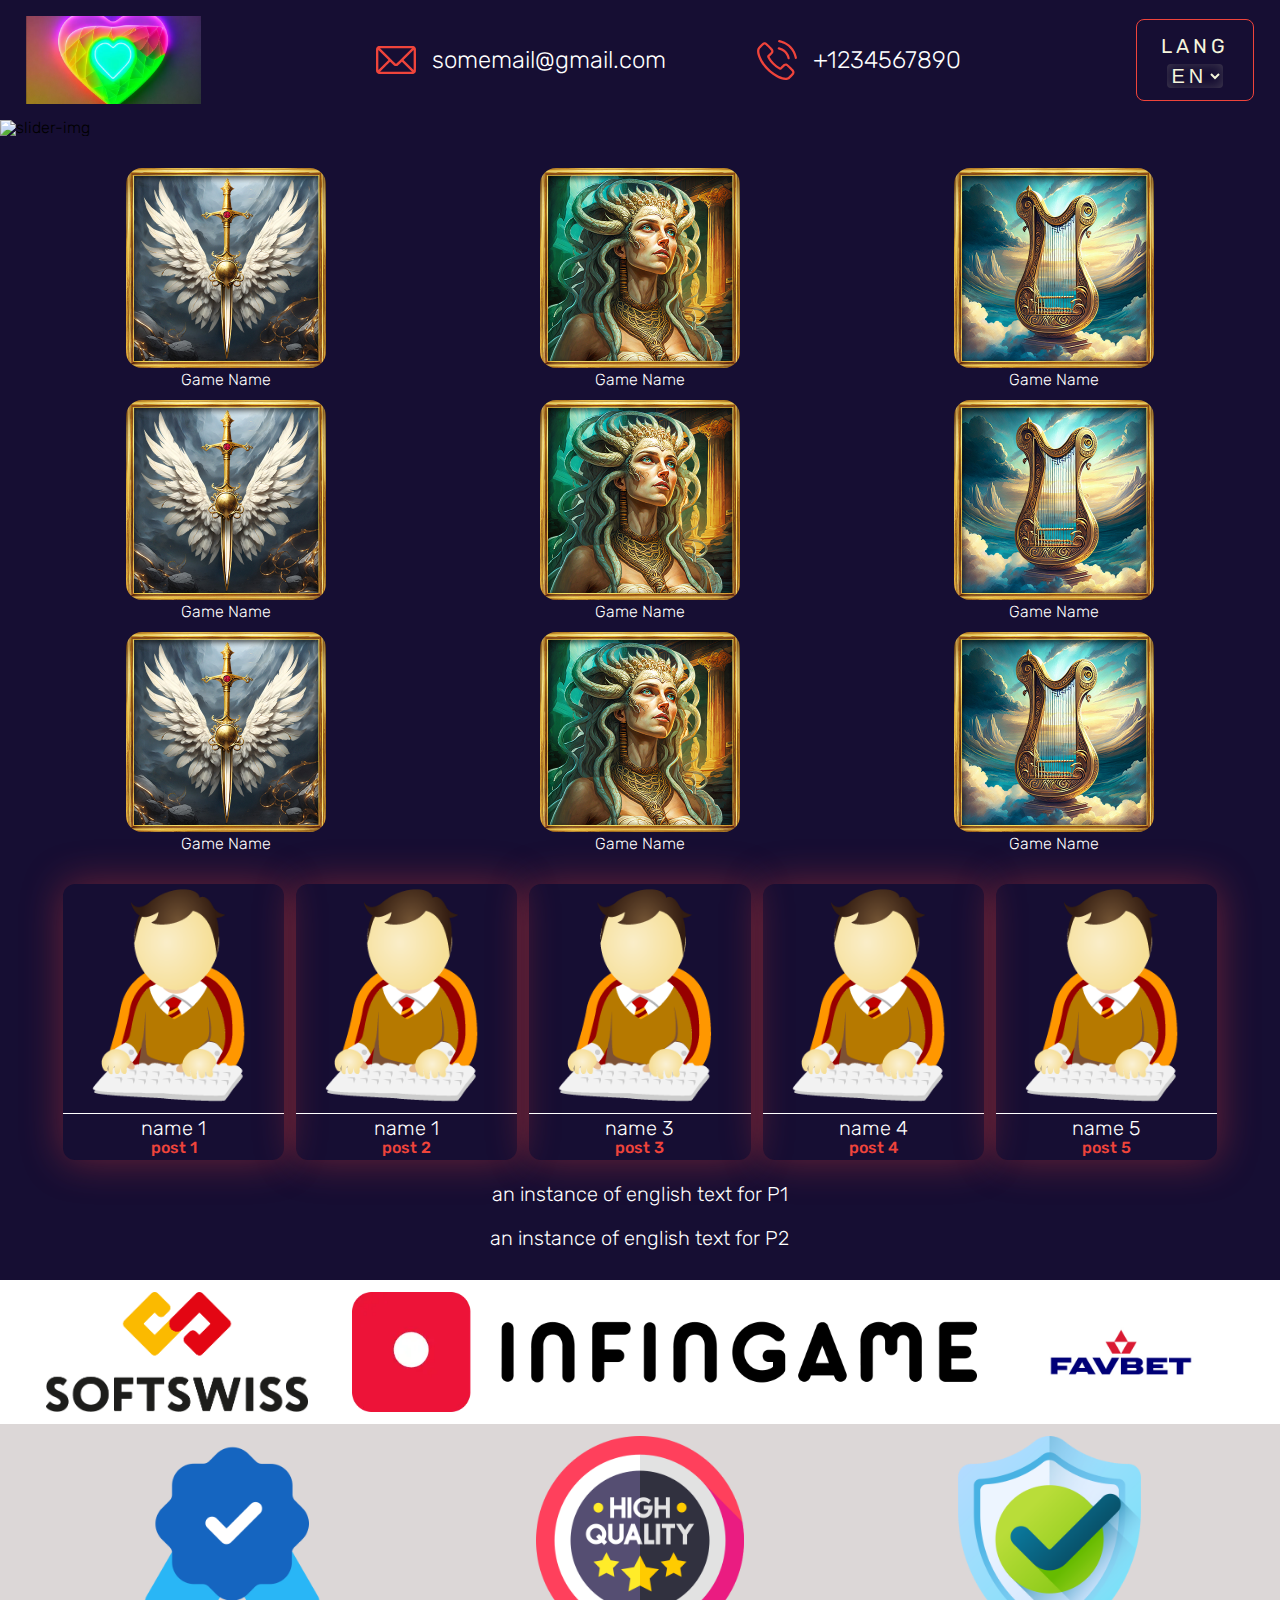
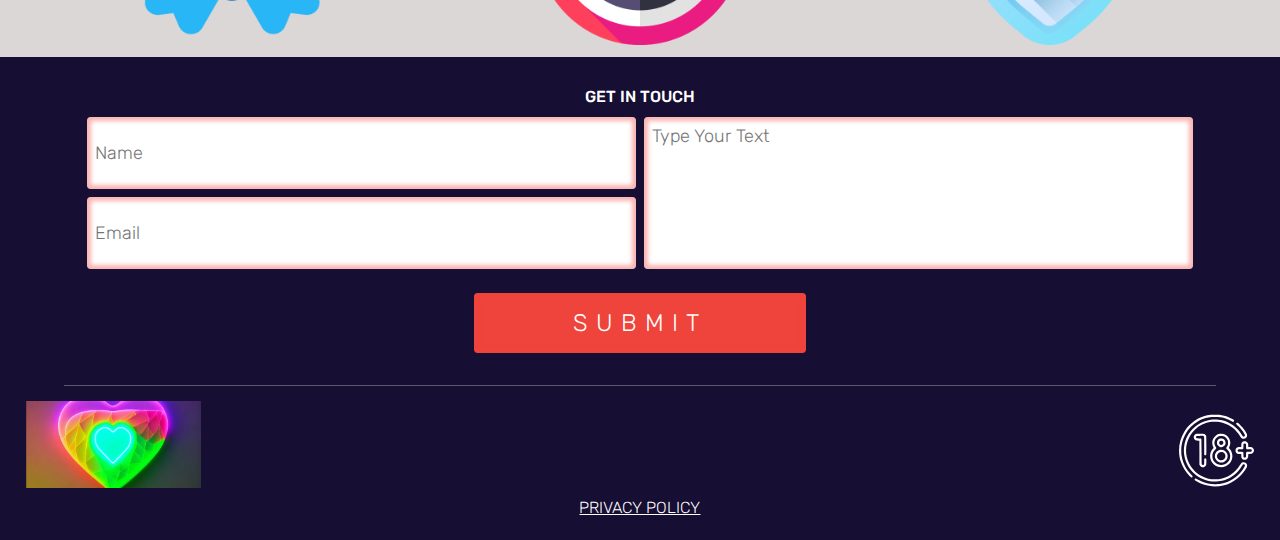
==== commit f503e96b: "translation is done better with for in loop" ====
--- a/src/index.html
+++ b/src/index.html
@@ -170,7 +170,8 @@
           <img class="find-us__partners-logo" src="images/find-us/cosmolot-logo.png" alt="cosmolot">
           <img class="find-us__partners-logo" src="images/find-us/slotscity-logo.png" alt="slotcity">
           <img class="find-us__partners-logo" src="images/find-us/vbet-logo.jpg" alt="vbet">
-
+        </div>
+        <div class="find-us__partners">
           <img class="find-us__partners-logo" src="images/find-us/softswiss-logo-1.webp" alt="softswiss">
           <img class="find-us__partners-logo" src="images/find-us/infingame-logo.webp" alt="infingame">
           <img class="find-us__partners-logo" src="images/find-us/favbet-logo.jpg" alt="favbet">
@@ -178,15 +179,6 @@
           <img class="find-us__partners-logo" src="images/find-us/slotscity-logo.png" alt="slotcity">
           <img class="find-us__partners-logo" src="images/find-us/vbet-logo.jpg" alt="vbet">
         </div>
-       
-       <!--  <div class="find-us__partners">
-          <div class="find-us__partners-logo"><img src="images/find-us/softswiss-logo-1.webp" alt="softswiss"></div>
-          <div class="find-us__partners-logo"><img src="images/find-us/infingame-logo.webp" alt="infingame"></div>
-          <div class="find-us__partners-logo"><img src="images/find-us/favbet-logo.jpg" alt="favbet"></div>
-          <div class="find-us__partners-logo"><img src="images/find-us/cosmolot-logo.png" alt="cosmolot"></div>
-          <div class="find-us__partners-logo"><img src="images/find-us/slotscity-logo.png" alt="slotcity"></div>
-          <div class="find-us__partners-logo"><img src="images/find-us/vbet-logo.jpg" alt="vbet"></div>
-        </div> -->
       </div>
     </section>
 
--- a/src/css/style.css
+++ b/src/css/style.css
@@ -302,43 +302,21 @@
   /* Team End*/
   /* Find-us Start */
   .find-us {
-    height: 40%;
     padding-top: 12px;
     padding-bottom: 12px;
     background-color: #fff;
   }
   .find-us__wrap {
-    height: 100%;
-    display: -webkit-box;
-    display: -ms-flexbox;
-    display: flex;
-    -webkit-box-align: center;
-        -ms-flex-align: center;
-            align-items: center;
+    white-space: nowrap;
   }
   .find-us__partners {
-    display: -webkit-box;
-    display: -ms-flexbox;
-    display: flex;
-    -webkit-column-gap: 16px;
-       -moz-column-gap: 16px;
-            column-gap: 16px;
-    -webkit-box-align: center;
-        -ms-flex-align: center;
-            align-items: center;
-    -webkit-box-pack: justify;
-        -ms-flex-pack: justify;
-            justify-content: space-between;
-    -webkit-animation: slide 25s linear infinite;
-            animation: slide 25s linear infinite;
+    display: inline-block;
+    -webkit-animation: slide 10s infinite linear;
+            animation: slide 10s infinite linear;
   }
   .find-us__partners-logo {
-    min-width: 30%;
-    aspect-ratio: 4/2;
-    width: 100%;
-    height: 100%;
-    -o-object-fit: contain;
-       object-fit: contain;
+    height: 40px;
+    margin: 0 10px;
   }
   @-webkit-keyframes slide {
     from {
@@ -530,6 +508,11 @@
     font-size: 16px;
   }
   /* Header End*/
+  /* FInd-us Start */
+  .find-us__partners-logo {
+    height: 60px;
+  }
+  /* FInd-us End */
   /* Contact-us Start */
   .contact-us__btn {
     padding-top: 12px;
@@ -585,8 +568,11 @@
     font-size: initial;
   }
   /* Team End*/
-  /* Find-us Start */
-  /* Find-us End */
+  /* FInd-us Start */
+  .find-us__partners-logo {
+    height: 90px;
+  }
+  /* FInd-us End */
   /* Contact-us Start */
   .contact-us {
     padding-top: 32px;
@@ -693,6 +679,12 @@
     margin-bottom: 24px;
   }
   /* Team End */
+  /* FInd-us Start */
+  .find-us__partners-logo {
+    height: 120px;
+    margin: 0 20px;
+  }
+  /* FInd-us End */
   /* Contact-us Start */
   .contact-us__form {
     margin: 0 auto;
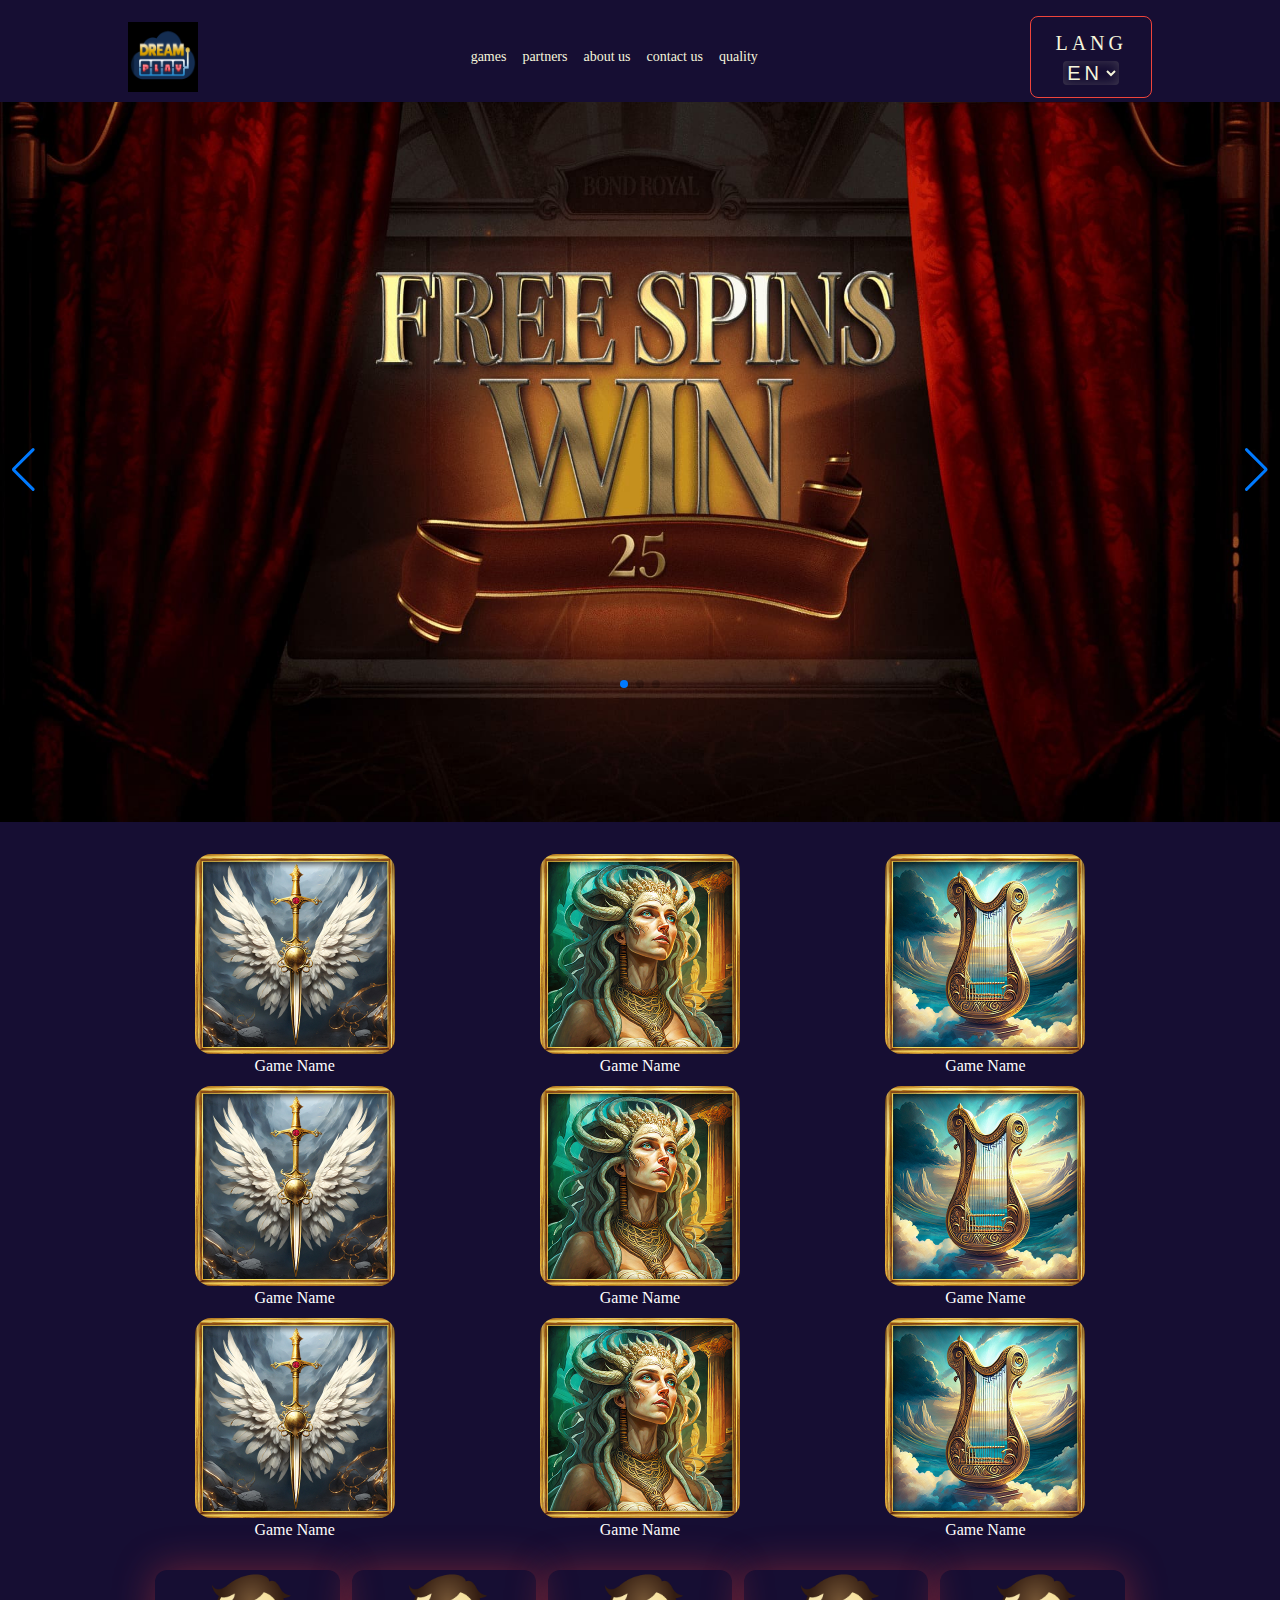
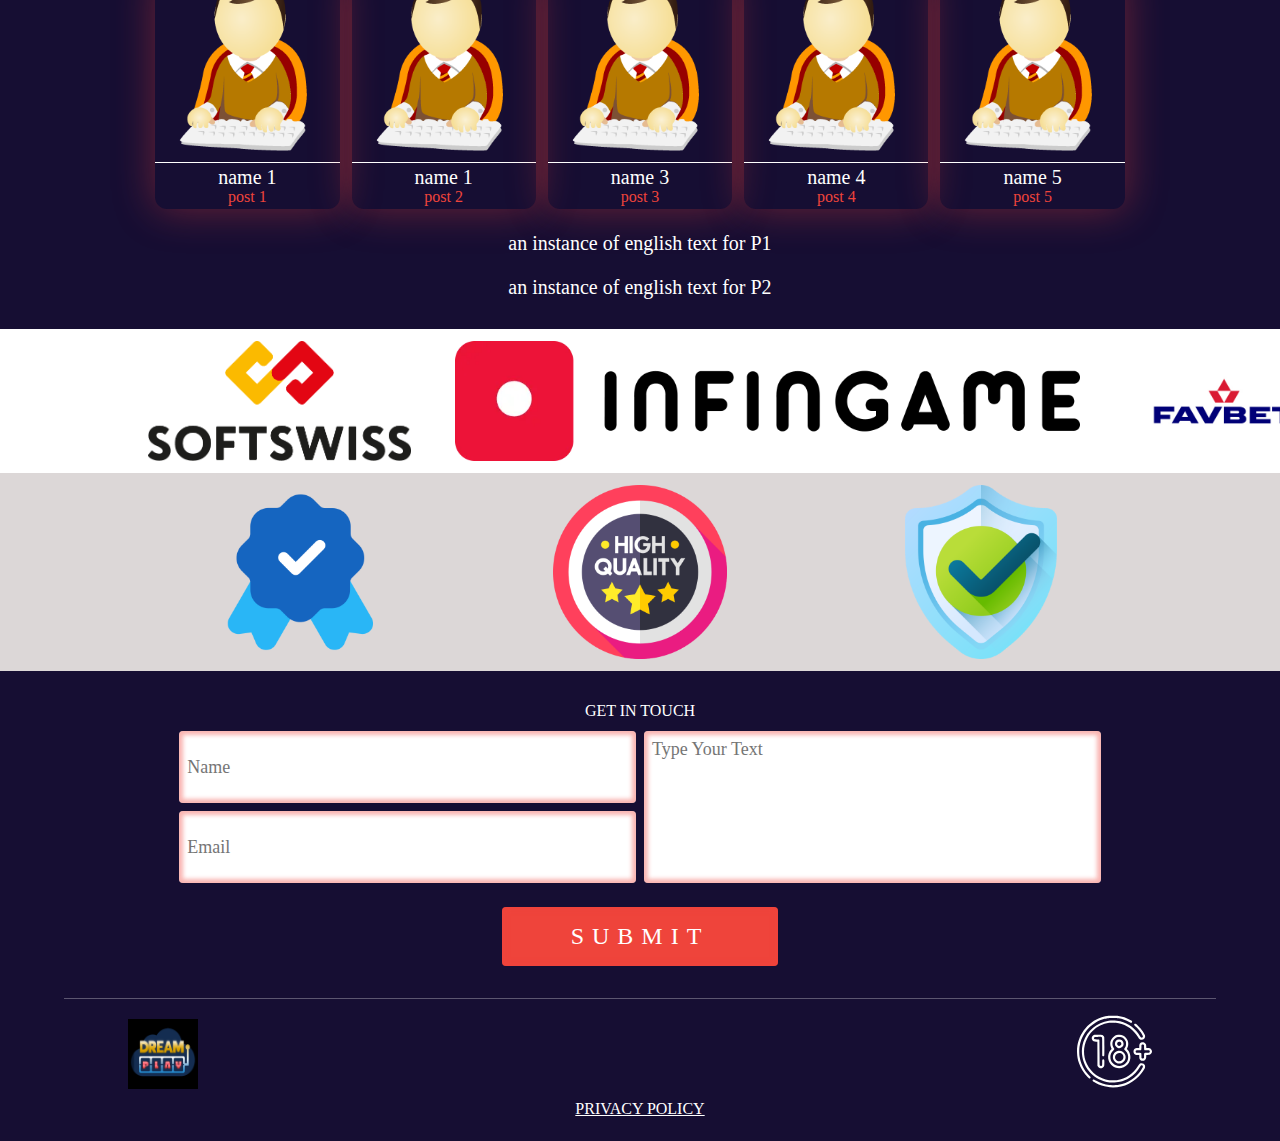
==== commit 14e1b50f: "working on hamburger menu" ====
--- a/src/index.html
+++ b/src/index.html
@@ -5,7 +5,9 @@
   <meta name="viewport" content="width=device-width, initial-scale=1.0">
   <link rel="preconnect" href="https://fonts.googleapis.com">
   <link rel="preconnect" href="https://fonts.gstatic.com" crossorigin>
-  <link href="https://fonts.googleapis.com/css2?family=Rubik:wght@300;400;500;700&display=swap" rel="stylesheet">
+  <!-- <link href="https://fonts.googleapis.com/css2?family=Rubik:wght@300;400;500;700&display=swap" rel="stylesheet"> -->
+  <link rel="stylesheet" href="https://cdn.jsdelivr.net/npm/swiper@11/swiper-bundle.min.css"/>
+  <link rel="stylesheet" href="css/swiper-bundle.css">
   <link rel="stylesheet" href="css/style.css">
   <title>Slotarium</title>
 </head>
@@ -15,16 +17,16 @@
       <div class="header__logo logo">
         <img src="images/logo.png" alt="logo" class="header__logo-img logo__img">
       </div>
-  
-        <address class="header__contacts">
-          <div class="header__email">
-            <a href="mailto:somemail@gmail.com">somemail@gmail.com</a>
-          </div>
-    
-          <div class="header__phone">
-            <a href="tel:+1234567890">+1234567890</a>
-          </div>
-        </address>
+      
+      <nav class="header__nav">
+        <ul class="header__nav-items-list">
+          <li class="header__nav-item"><a href="#games" class="header__nav-link">games</a></li>
+          <li class="header__nav-item"><a href="" class="header__nav-link">partners</a></li>
+          <li class="header__nav-item"><a href="" class="header__nav-link">about us</a></li>
+          <li class="header__nav-item"><a href="" class="header__nav-link">contact us</a></li>
+          <li class="header__nav-item"><a href="" class="header__nav-link">quality</a></li>
+        </ul>
+      </nav>
   
       <div class="header__lang">
         <label class="lang-label" for="lang-switch">Lang</label>
@@ -38,15 +40,20 @@
   </header>
 
   <main class="main">
-    <section class="basic-slider">
-      <div class="basic-slider__wrap">
-        <!-- <img class="basic-slider__img" src="images/basic-slider/basic_slider-0.jpg" alt="slider-img_1"> -->
-        <img class="basic-slider__img" src="images/basic-slider/basic_slider-1.jpg" alt="slider-img">
-        <!-- <img class="basic-slider__img" src="images/basic-slider/basic_slider-2.jpg" alt="slider-img_3">  -->
-      </div>
+    <section class="basic-slider swiper">
+      <div class="basic-slider__wrap swiper-wrapper">
+        <div class="basic-slider__item swiper-slide"><img class="basic-slider__img" src="images/basic-slider/basic_slider-3.jpg" alt="slider-img"></div>
+        <div class="basic-slider__item swiper-slide"><img class="basic-slider__img" src="images/basic-slider/basic_slider-4.jpg" alt="slider-img"></div>
+        <div class="basic-slider__item swiper-slide"><img class="basic-slider__img" src="images/basic-slider/basic_slider-5.jpg" alt="slider-img"></div>
+      </div>
+
+      <div class="swiper-pagination"></div>
+
+      <div class="swiper-button-prev"></div>
+      <div class="swiper-button-next"></div>
     </section>
   
-    <section class="games">
+    <section id="games" class="games">
       <div class="container games__wrap">
         <div class="games__items">
           <div class="games__item">
@@ -223,6 +230,8 @@
     </div>
   </footer>
   
+  <!-- <script src="https://cdn.jsdelivr.net/npm/swiper@11/swiper-bundle.min.js"></script> -->
+  <script src="js/swiper-bundle.js"></script>
   <script src="js/lang.js"></script>
   <script src="js/script.js"></script>
 </body>
--- a/src/css/style.css
+++ b/src/css/style.css
@@ -91,8 +91,7 @@
     width: 95%;
   }
   .logo {
-    max-width: 100px;
-    aspect-ratio: 4/2;
+    max-width: 50px;
   }
   .logo__img {
     width: 100%;
@@ -104,7 +103,9 @@
   }
   /* Header Start */
   .header {
-    padding-top: 12px;
+    padding-top: 4px;
+    padding-bottom: 4px;
+    background-color: #160E33;
   }
   .header__wrap {
     display: -webkit-box;
@@ -117,51 +118,17 @@
         -ms-flex-align: center;
             align-items: center;
   }
-  .header__contacts {
-    color: white;
-    font-size: 12px;
-    text-align: center;
-  }
-  .header__email {
-    margin-bottom: 8px;
-  }
-  .header__email a {
+  .header__nav {
+    color: beige;
+    font-size: 14px;
+  }
+  .header__nav-items-list {
     display: -webkit-box;
     display: -ms-flexbox;
     display: flex;
-    -webkit-box-pack: center;
-        -ms-flex-pack: center;
-            justify-content: center;
-    -webkit-box-align: center;
-        -ms-flex-align: center;
-            align-items: center;
-    position: relative;
-  }
-  .header__email a::before {
-    content: "";
-    margin-right: 8px;
-    width: 16px;
-    height: 16px;
-    background: url("../images/icons/header/email_icon.svg") center/contain no-repeat;
-  }
-  .header__phone a {
-    display: -webkit-box;
-    display: -ms-flexbox;
-    display: flex;
-    -webkit-box-pack: center;
-        -ms-flex-pack: center;
-            justify-content: center;
-    -webkit-box-align: center;
-        -ms-flex-align: center;
-            align-items: center;
-    position: relative;
-  }
-  .header__phone a::before {
-    content: "";
-    margin-right: 8px;
-    width: 16px;
-    height: 16px;
-    background: url("../images/icons/header/phone-call_icon.svg") center/contain no-repeat;
+  }
+  .header__nav-item {
+    margin: 0 8px;
   }
   .header__lang {
     color: beige;
@@ -196,15 +163,11 @@
   /* Header End */
   /* Basic-slider Start */
   .basic-slider {
-    padding-top: 12px;
+    z-index: 0;
     padding-bottom: 12px;
   }
-  .basic-slider__wrap {
-    width: 100%;
-  }
   .basic-slider__img {
-    max-width: 100%;
-    height: auto;
+    width: 100%;
   }
   /* Basic-slider End*/
   /* Games Start */
@@ -504,9 +467,6 @@
     letter-spacing: 4px;
     font-size: 14px;
   }
-  .header__contacts {
-    font-size: 16px;
-  }
   /* Header End*/
   /* FInd-us Start */
   .find-us__partners-logo {
@@ -531,25 +491,9 @@
   .header {
     padding-top: 16px;
   }
-  .header__contacts {
-    margin: 0 auto;
-    width: 55%;
-    display: -webkit-box;
-    display: -ms-flexbox;
-    display: flex;
-    -ms-flex-pack: distribute;
-        justify-content: space-around;
-    font-size: 18px;
-  }
-  .header__email {
-    margin-bottom: 0;
-    -ms-flex-item-align: start;
-        align-self: start;
-  }
   /* Header End */
   /* Basic-slider Start */
   .basic-slider {
-    padding-top: 16px;
     padding-bottom: 16px;
   }
   /* Basic-slider End */
@@ -621,27 +565,14 @@
 }
 @media (min-width: 1000px) {
   .container {
-    width: 96%;
+    width: 80%;
   }
   .logo {
-    max-width: 175px;
+    max-width: 70px;
   }
   /* Header Start */
   .header {
     padding-top: 16px;
-  }
-  .header__contacts {
-    font-size: 24px;
-  }
-  .header__email a::before {
-    margin-right: 16px;
-    width: 40px;
-    height: 40px;
-  }
-  .header__phone a::before {
-    margin-right: 16px;
-    width: 40px;
-    height: 40px;
   }
   .header__lang {
     font-size: 20px;
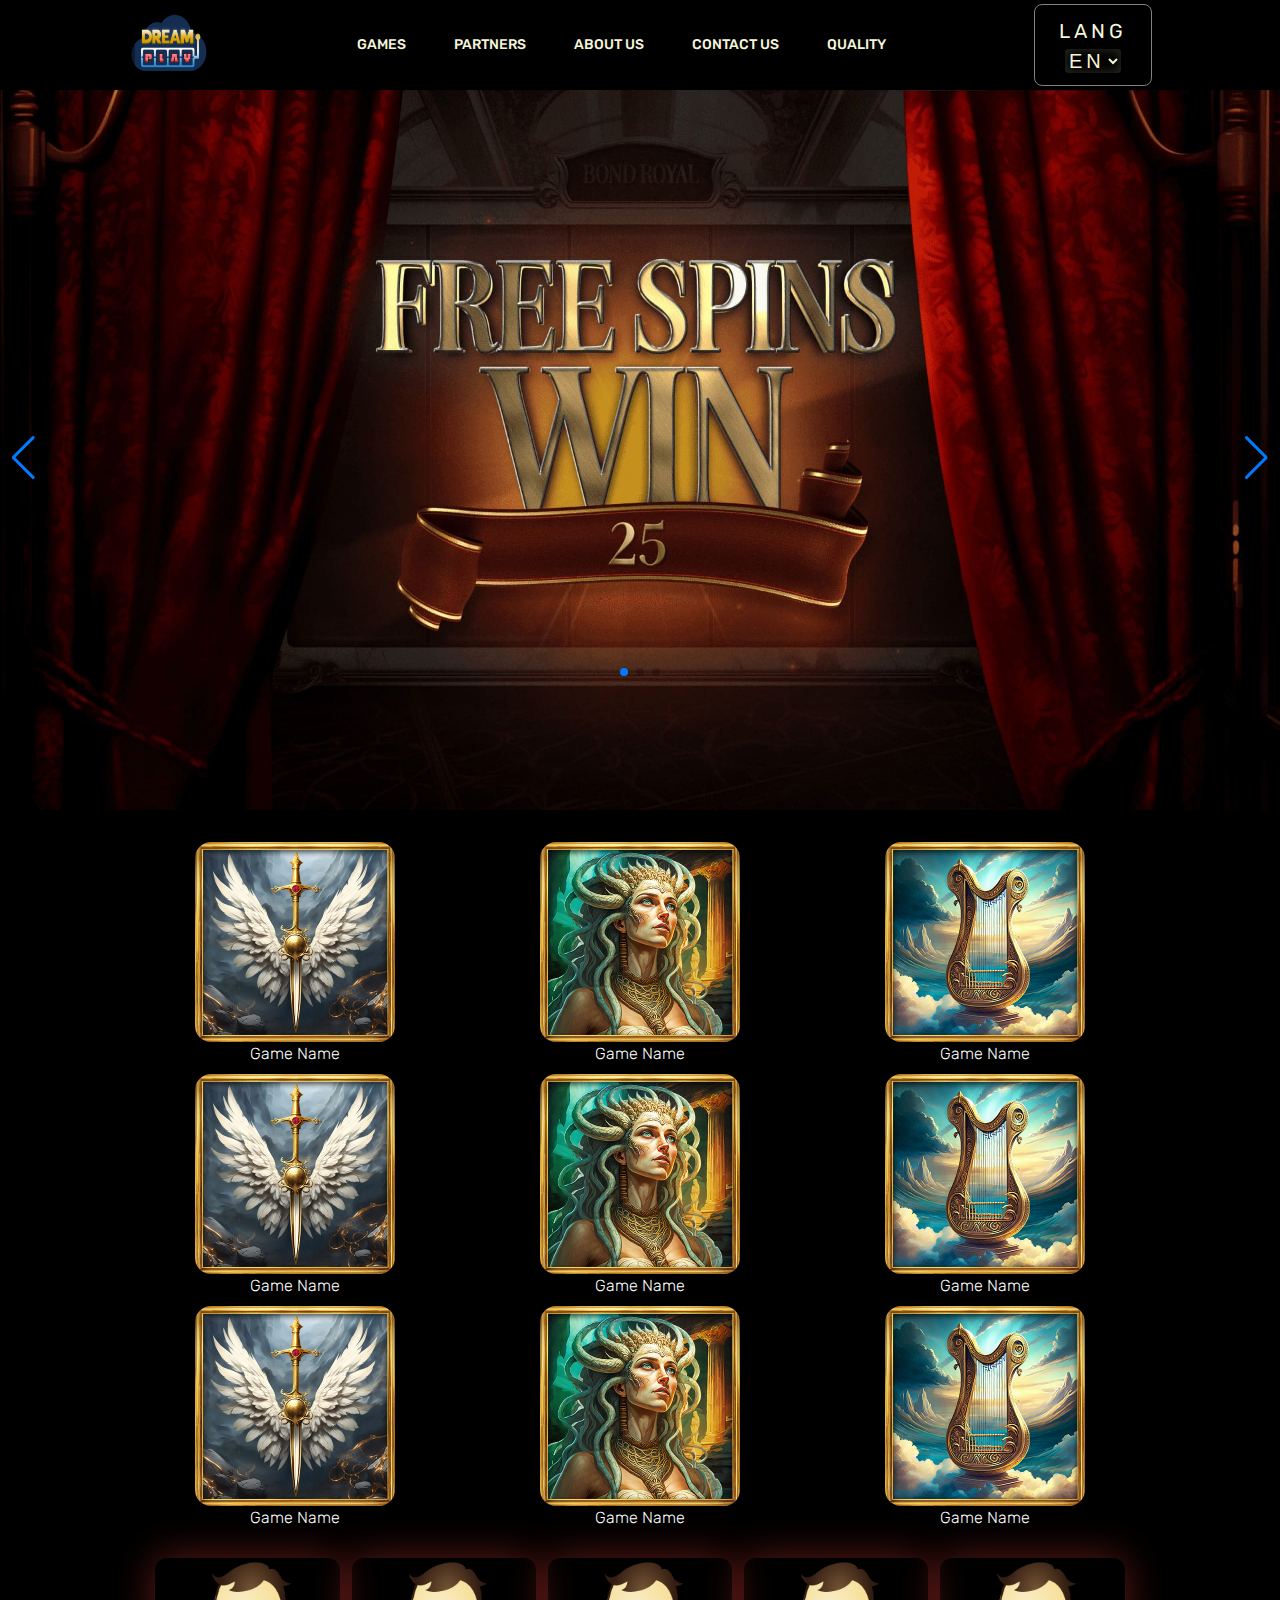
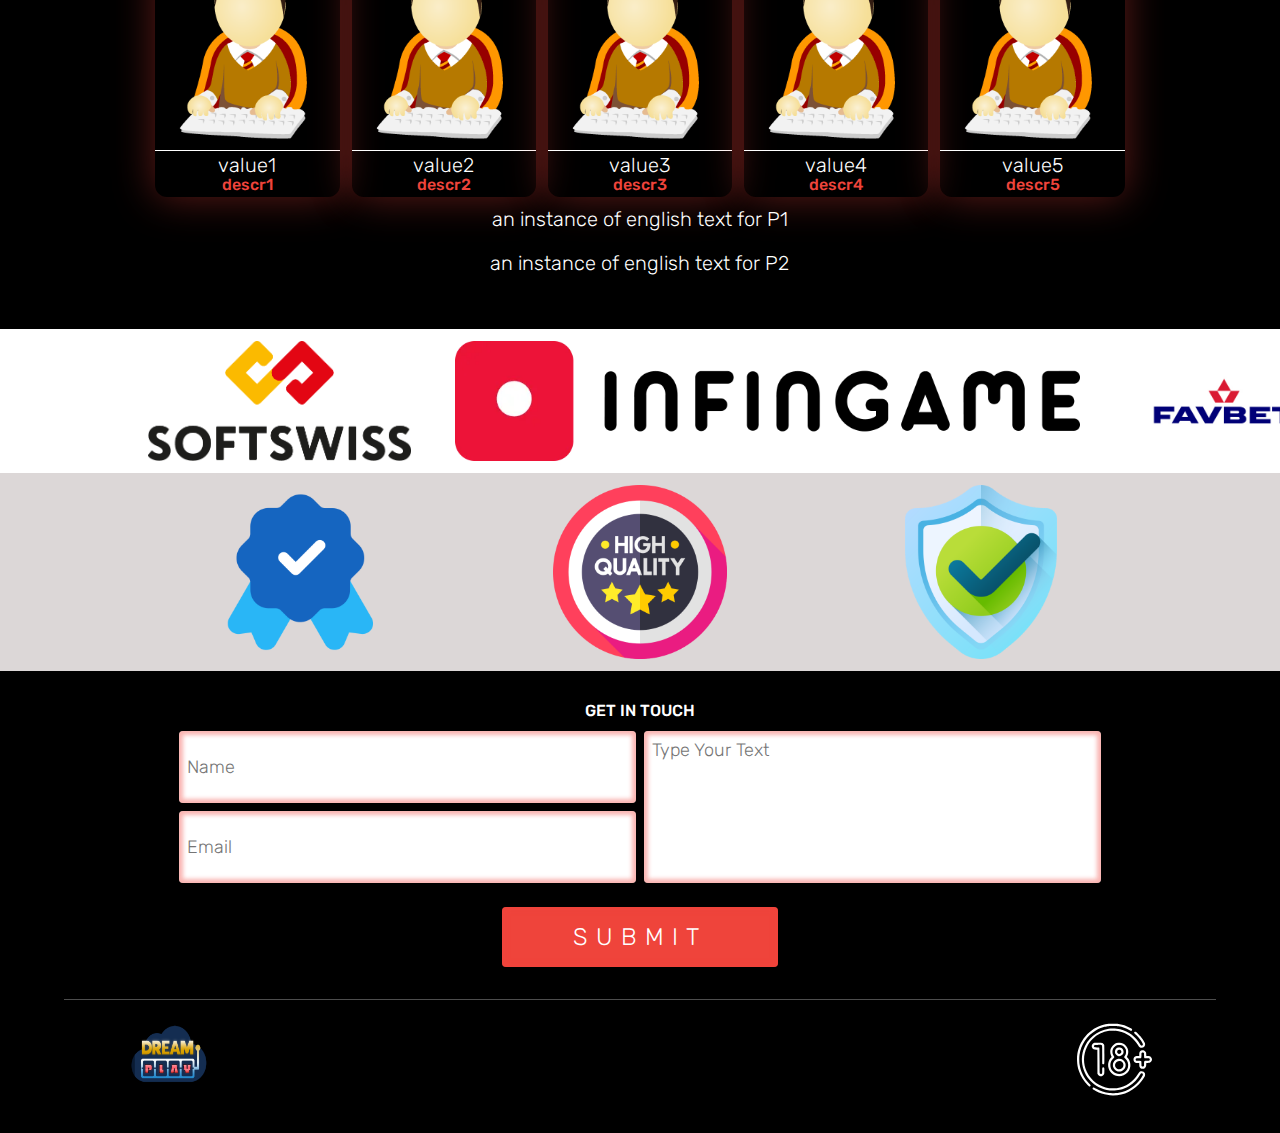
==== commit 1676de19: "hamburger menu is done" ====
--- a/src/index.html
+++ b/src/index.html
@@ -5,7 +5,7 @@
   <meta name="viewport" content="width=device-width, initial-scale=1.0">
   <link rel="preconnect" href="https://fonts.googleapis.com">
   <link rel="preconnect" href="https://fonts.gstatic.com" crossorigin>
-  <!-- <link href="https://fonts.googleapis.com/css2?family=Rubik:wght@300;400;500;700&display=swap" rel="stylesheet"> -->
+  <link href="https://fonts.googleapis.com/css2?family=Rubik:wght@300;400;500;700&display=swap" rel="stylesheet">
   <link rel="stylesheet" href="https://cdn.jsdelivr.net/npm/swiper@11/swiper-bundle.min.css"/>
   <link rel="stylesheet" href="css/swiper-bundle.css">
   <link rel="stylesheet" href="css/style.css">
@@ -19,12 +19,15 @@
       </div>
       
       <nav class="header__nav">
-        <ul class="header__nav-items-list">
+        <div class="header__nav-hamburger">
+          <span></span>
+        </div>
+        <ul class="header__nav-items-list hidden">
           <li class="header__nav-item"><a href="#games" class="header__nav-link">games</a></li>
-          <li class="header__nav-item"><a href="" class="header__nav-link">partners</a></li>
-          <li class="header__nav-item"><a href="" class="header__nav-link">about us</a></li>
-          <li class="header__nav-item"><a href="" class="header__nav-link">contact us</a></li>
-          <li class="header__nav-item"><a href="" class="header__nav-link">quality</a></li>
+          <li class="header__nav-item"><a href="#find-us" class="header__nav-link">partners</a></li>
+          <li class="header__nav-item"><a href="#about" class="header__nav-link">about us</a></li>
+          <li class="header__nav-item"><a href="#contact" class="header__nav-link">contact us</a></li>
+          <li class="header__nav-item"><a href="#quality" class="header__nav-link">quality</a></li>
         </ul>
       </nav>
   
@@ -122,53 +125,54 @@
       </div>
     </section>
 
-    <section class="team">
-      <div class="container team__wrap">
-        <div class="team__members">
-          <div class="team__member">
-            <img src="images/team/member_plug.png" alt="" class="team__member-photo">
-            <hr class="team__member-divider">
-            <div class="team__member-name lang-member1">Name</div>
-            <div class="team__member-post lang-post1">Post</div>
-          </div>
-
-          <div class="team__member">
-            <img src="images/team/member_plug.png" alt="" class="team__member-photo">
-            <hr class="team__member-divider">
-            <div class="team__member-name lang-member2">Name</div>
-            <div class="team__member-post lang-post2">Post</div>
-          </div>
-
-          <div class="team__member">
-            <img src="images/team/member_plug.png" alt="" class="team__member-photo">
-            <hr class="team__member-divider">
-            <div class="team__member-name lang-member3">Name</div>
-            <div class="team__member-post lang-post3">Post</div>
-          </div>
-
-          <div class="team__member">
-            <img src="images/team/member_plug.png" alt="" class="team__member-photo">
-            <hr class="team__member-divider">
-            <div class="team__member-name lang-member4">Name</div>
-            <div class="team__member-post lang-post4">Post</div>
-          </div>
-
-          <div class="team__member">
-            <img src="images/team/member_plug.png" alt="" class="team__member-photo">
-            <hr class="team__member-divider">
-            <div class="team__member-name lang-member5">Name</div>
-            <div class="team__member-post lang-post5">Post</div>
-          </div>
-        </div>
-
-        <div class="team__message">
-          <p class="team__message-text lang-p1">Lorem Ipsum is simply dummy text of the printing and typesetting industry. Lorem Ipsum has been the industry's standard dummy text ever since the 1500s, when an unknown printer took a galley of type and scrambled it to make a type specimen book.</p>
-          <p class="team__message-text lang-p2">Lorem Ipsum is simply dummy text of the printing and typesetting industry. Lorem Ipsum has been the industry's standard dummy text ever since the 1500s, when an unknown printer took a galley of type and scrambled it to make a type specimen book.</p>
-        </div>
-      </div>
-    </section>
-
-    <section class="find-us">
+    <section id="about" class="about">
+      <div class="container about__wrap">
+        <div class="about__points">
+          <div class="about__point">
+            <img src="images/team/member_plug.png" alt="" class="about__point-photo">
+            <hr class="about__point-divider">
+            <div class="about__point-value lang-value1">Value</div>
+            <div class="about__point-descr lang-descr1">Descr</div>
+          </div>
+
+          <div class="about__point">
+            <img src="images/team/member_plug.png" alt="" class="about__point-photo">
+            <hr class="about__point-divider">
+            <div class="about__point-value lang-value2">Value</div>
+            <div class="about__point-descr lang-descr2">Descr</div>
+          </div>
+
+          <div class="about__point">
+            <img src="images/team/member_plug.png" alt="" class="about__point-photo">
+            <hr class="about__point-divider">
+            <div class="about__point-value lang-value3">Value</div>
+            <div class="about__point-descr lang-descr3">Descr</div>
+          </div>
+
+          <div class="about__point">
+            <img src="images/team/member_plug.png" alt="" class="about__point-photo">
+            <hr class="about__point-divider">
+            <div class="about__point-value lang-value4">Value</div>
+            <div class="about__point-descr lang-descr4">Descr</div>
+          </div>
+
+          <div class="about__point">
+            <img src="images/team/member_plug.png" alt="" class="about__point-photo">
+            <hr class="about__point-divider">
+            <div class="about__point-value lang-value5">Value</div>
+            <div class="about__point-descr lang-descr5">Descr</div>
+          </div>
+
+         
+
+        <div class="about__message">
+          <p class="about__message-text lang-p1">Lorem Ipsum is simply dummy text of the printing and typesetting industry. Lorem Ipsum has been the industry's standard dummy text ever since the 1500s, when an unknown printer took a galley of type and scrambled it to make a type specimen book.</p>
+          <p class="about__message-text lang-p2">Lorem Ipsum is simply dummy text of the printing and typesetting industry. Lorem Ipsum has been the industry's standard dummy text ever since the 1500s, when an unknown printer took a galley of type and scrambled it to make a type specimen book.</p>
+        </div>
+      </div>
+    </section>
+
+    <section id="find-us" class="find-us">
       <div class="container find-us__wrap">
         <div class="find-us__partners">
           <img class="find-us__partners-logo" src="images/find-us/softswiss-logo-1.webp" alt="softswiss">
@@ -189,7 +193,7 @@
       </div>
     </section>
 
-    <section class="verifications">
+    <section id="quality" class="verifications">
       <div class="container verifications__wrap">
         <div class="verifications__items">
           <div class="verifications__item"><img src="images/icons/verifications/certification.png" alt="certification-icon"></div>
@@ -199,7 +203,7 @@
       </div>
     </section>
 
-    <section class="contact-us">
+    <section id="contact" class="contact-us">
       <div class="container contact-us__wrap">
         <label class='lang-contact_us_label' for="form">Get in Touch</label>
         <form id='form' class="contact-us__form">
@@ -224,9 +228,9 @@
         </div>
       </div>
 
-      <div class="footer__pr-policy">
+      <!-- <div class="footer__pr-policy">
         <a href="privacy_policy/privacy.html">Privacy Policy</a>
-      </div>
+      </div> -->
     </div>
   </footer>
   
--- a/src/css/style.css
+++ b/src/css/style.css
@@ -71,7 +71,7 @@
 
 body {
   overflow-x: clip;
-  background-color: #160E33;
+  background-color: rgb(0, 0, 0);
 }
 
 .container {
@@ -91,7 +91,7 @@
     width: 95%;
   }
   .logo {
-    max-width: 50px;
+    width: 20%;
   }
   .logo__img {
     width: 100%;
@@ -103,9 +103,9 @@
   }
   /* Header Start */
   .header {
+    position: relative;
     padding-top: 4px;
     padding-bottom: 4px;
-    background-color: #160E33;
   }
   .header__wrap {
     display: -webkit-box;
@@ -119,20 +119,96 @@
             align-items: center;
   }
   .header__nav {
+    text-transform: uppercase;
     color: beige;
-    font-size: 14px;
+    font-size: 12px;
+  }
+  .header__nav-hamburger {
+    cursor: pointer;
+    display: -webkit-box;
+    display: -ms-flexbox;
+    display: flex;
+    -webkit-box-orient: vertical;
+    -webkit-box-direction: normal;
+        -ms-flex-direction: column;
+            flex-direction: column;
+    -webkit-box-pack: center;
+        -ms-flex-pack: center;
+            justify-content: center;
+    height: 30px;
+    position: relative;
+  }
+  .header__nav-hamburger span {
+    width: 30px;
+    height: 2px;
+    background-color: #FFF;
+  }
+  .header__nav-hamburger::before, .header__nav-hamburger::after {
+    content: "";
+    position: absolute;
+    width: 100%;
+    height: 2px;
+    background-color: #FFF;
+    -webkit-transition: all 0.3s;
+    transition: all 0.3s;
+  }
+  .header__nav-hamburger::before {
+    top: 0;
+    left: 0;
+  }
+  .header__nav-hamburger::after {
+    bottom: 0;
+    left: 0;
+  }
+  .header__nav-hamburger.active span {
+    visibility: hidden;
+  }
+  .header__nav-hamburger.active::after {
+    bottom: 50%;
+    -webkit-transform: rotate(-45deg) translate(0, 50%);
+            transform: rotate(-45deg) translate(0, 50%);
+  }
+  .header__nav-hamburger.active::before {
+    -webkit-transform: rotate(45deg) translate(0, -50%);
+            transform: rotate(45deg) translate(0, -50%);
+    top: 50%;
   }
   .header__nav-items-list {
-    display: -webkit-box;
-    display: -ms-flexbox;
-    display: flex;
+    font-weight: 500;
+    padding-top: 8px;
+    padding-bottom: 8px;
+    background-color: rgba(0, 0, 0, 0.5);
+    position: absolute;
+    bottom: 0;
+    left: 0;
+    right: 0;
+    -webkit-transform: translate(0, 100%);
+            transform: translate(0, 100%);
+    display: -webkit-box;
+    display: -ms-flexbox;
+    display: flex;
+    -ms-flex-pack: distribute;
+        justify-content: space-around;
+    -webkit-transition: all 0.3s;
+    transition: all 0.3s;
+  }
+  .header__nav-items-list.hidden {
+    -webkit-transform: translateX(-100%);
+            transform: translateX(-100%);
+    -webkit-transition: all 0.3s;
+    transition: all 0.3s;
   }
   .header__nav-item {
-    margin: 0 8px;
+    padding: 4px;
+    background-color: rgba(0, 0, 0, 0.3);
+    border-radius: 4px;
+  }
+  .header__nav-link {
+    vertical-align: bottom;
   }
   .header__lang {
     color: beige;
-    border: 1px solid var(--accent-color);
+    border: 1px solid gray;
     border-radius: 8px;
     display: -webkit-box;
     display: -ms-flexbox;
@@ -198,14 +274,14 @@
     margin-bottom: 4px;
   }
   /* Games End*/
-  /* Team Start*/
-  .team {
+  /* About Start*/
+  .about {
     color: #fff;
     padding-top: 12px;
     padding-bottom: 12px;
     min-height: 300px;
   }
-  .team__members {
+  .about__points {
     display: -webkit-box;
     display: -ms-flexbox;
     display: flex;
@@ -217,7 +293,7 @@
     gap: 12px;
     margin-bottom: 16px;
   }
-  .team__member {
+  .about__point {
     border-radius: 12px;
     -webkit-box-shadow: 0px 0px 40px 0px rgba(239, 68, 59, 0.4);
             box-shadow: 0px 0px 40px 0px rgba(239, 68, 59, 0.4);
@@ -238,31 +314,31 @@
             align-items: center;
     padding-bottom: 4px;
   }
-  .team__member-photo {
+  .about__point-photo {
     width: 100%;
     margin-bottom: 4px;
   }
-  .team__member-divider {
+  .about__point-divider {
     width: 100%;
     height: 1px;
     background-color: #FFF;
     margin-bottom: 4px;
   }
-  .team__member-name {
+  .about__point-value {
     margin-bottom: 2px;
   }
-  .team__member-post {
+  .about__point-descr {
     color: var(--accent-color);
     font-weight: 500;
     font-size: 12px;
   }
-  .team__message-text {
+  .about__message-text {
     font-size: 12px;
   }
-  .team__message-text:not(:last-child) {
+  .about__message-text:not(:last-child) {
     margin-bottom: 12px;
   }
-  /* Team End*/
+  /* About End*/
   /* Find-us Start */
   .find-us {
     padding-top: 12px;
@@ -467,6 +543,10 @@
     letter-spacing: 4px;
     font-size: 14px;
   }
+  .header__nav-items-list {
+    font-size: 16px;
+    padding: 12px 0;
+  }
   /* Header End*/
   /* FInd-us Start */
   .find-us__partners-logo {
@@ -481,15 +561,39 @@
   /* Contact-us End */
 }
 @media (min-width: 767px) {
-  .container {
-    width: 83%;
-  }
+  /*  .container {
+     width: 90%;
+   } */
   .logo {
-    max-width: 150px;
+    width: 12%;
+    margin-right: 16px;
   }
   /* Header Start */
   .header {
-    padding-top: 16px;
+    padding-top: 4px;
+  }
+  .header__nav-hamburger {
+    display: none;
+  }
+  .header__nav-items-list {
+    text-align: center;
+    -webkit-transform: translateY(0);
+            transform: translateY(0);
+    font-size: 14px;
+    width: 100%;
+    position: static;
+    display: -webkit-box;
+    display: -ms-flexbox;
+    display: flex;
+    gap: 40px;
+    background: transparent;
+  }
+  .header__nav-items-list.hidden {
+    -webkit-transform: translateX(0);
+            transform: translateX(0);
+  }
+  .header__lang {
+    margin-left: 16px;
   }
   /* Header End */
   /* Basic-slider Start */
@@ -503,15 +607,15 @@
     padding-bottom: 16px;
   }
   /* Games End */
-  /* Team Start*/
-  .team {
+  /* About Start*/
+  .about {
     padding-top: 16px;
     padding-bottom: 32px;
   }
-  .team__message-text {
+  .about__message-text {
     font-size: initial;
   }
-  /* Team End*/
+  /* About End*/
   /* FInd-us Start */
   .find-us__partners-logo {
     height: 90px;
@@ -568,12 +672,9 @@
     width: 80%;
   }
   .logo {
-    max-width: 70px;
+    width: 8%;
   }
   /* Header Start */
-  .header {
-    padding-top: 16px;
-  }
   .header__lang {
     font-size: 20px;
     line-height: 28px;
@@ -584,29 +685,29 @@
   }
   /* Header End */
   /* Team Start */
-  .team__members {
+  .about__points {
     margin-bottom: 24px;
   }
-  .team__member {
+  .about__point {
     -ms-flex-preferred-size: 18%;
         flex-basis: 18%;
     font-size: 20px;
   }
-  .team__member img {
+  .about__point img {
     margin-bottom: 8px;
   }
-  .team__member-post {
+  .about__point-descr {
     font-size: 16px;
   }
-  .team__message {
+  .about__message {
     width: 70%;
     margin: 0 auto;
     text-align: center;
   }
-  .team__message-text {
+  .about__message-text {
     font-size: 20px;
   }
-  .team__message-text:not(:last-child) {
+  .about__message-text:not(:last-child) {
     margin-bottom: 24px;
   }
   /* Team End */
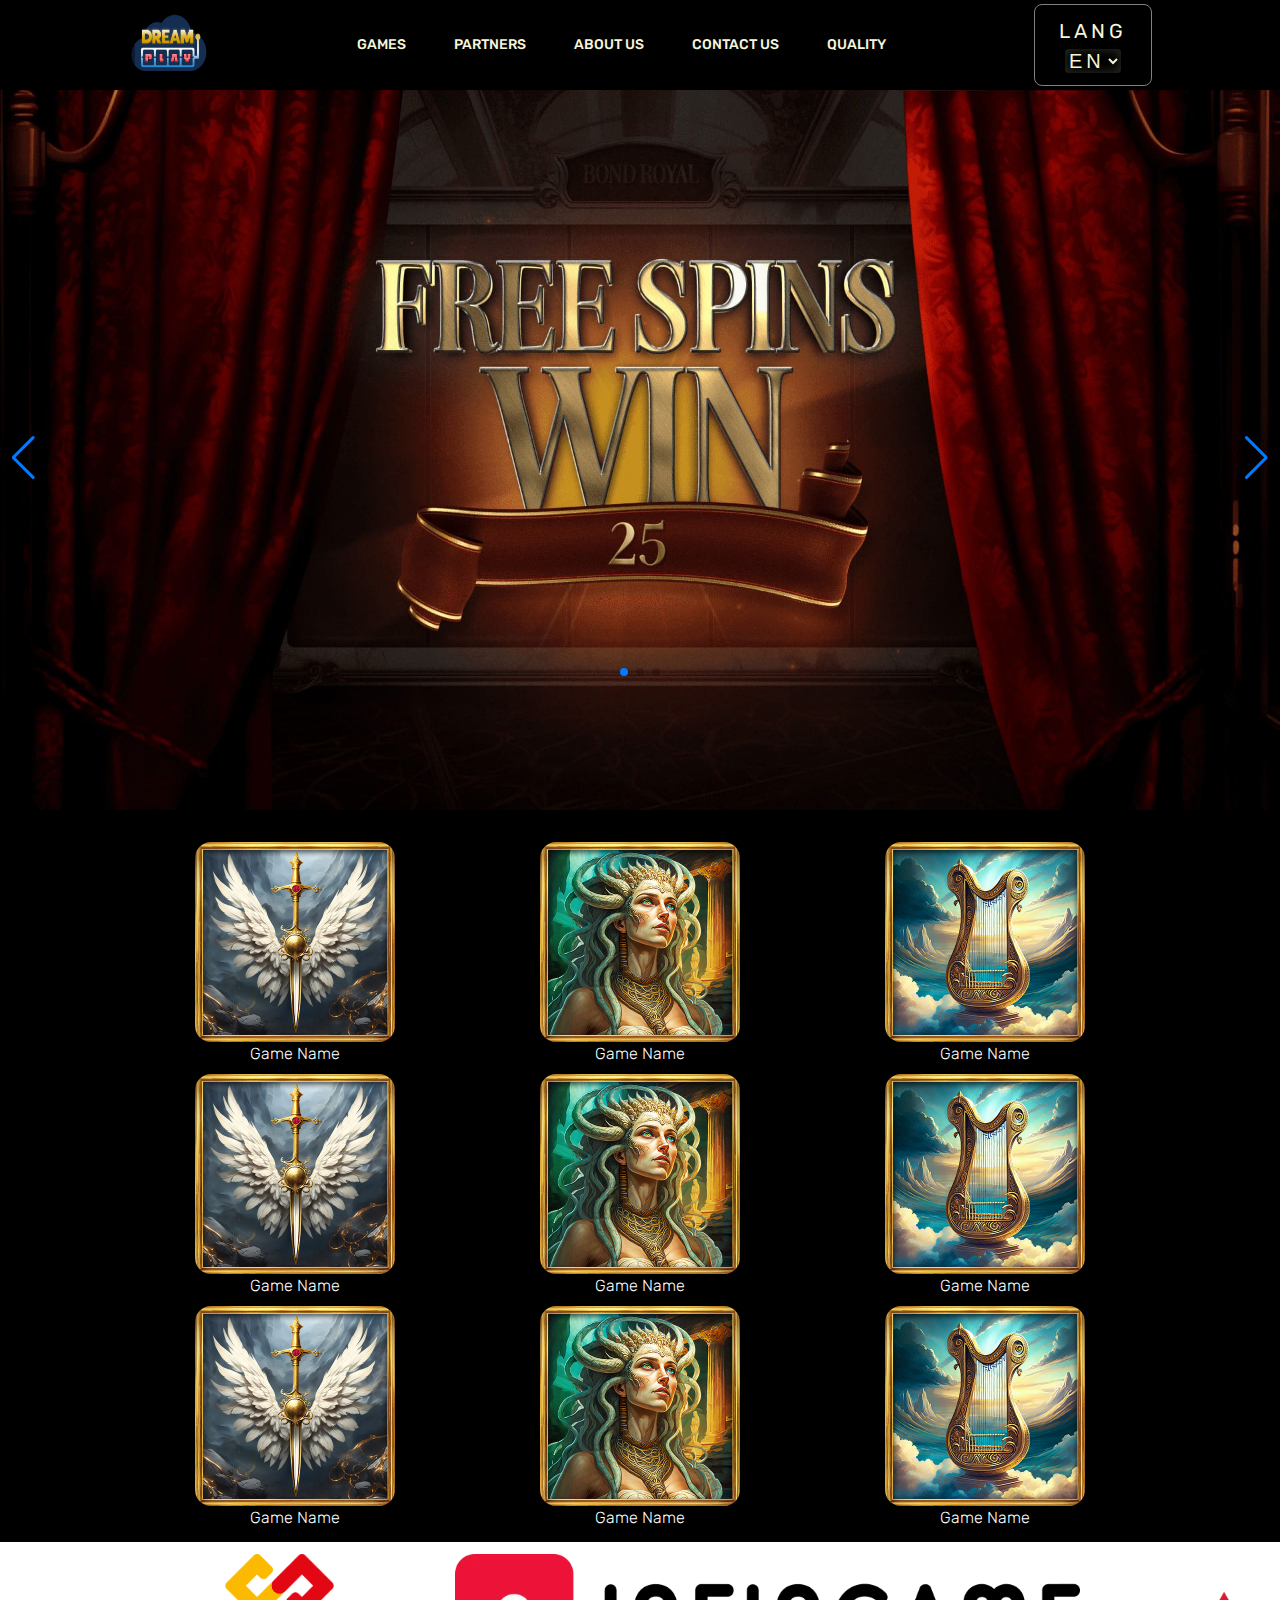
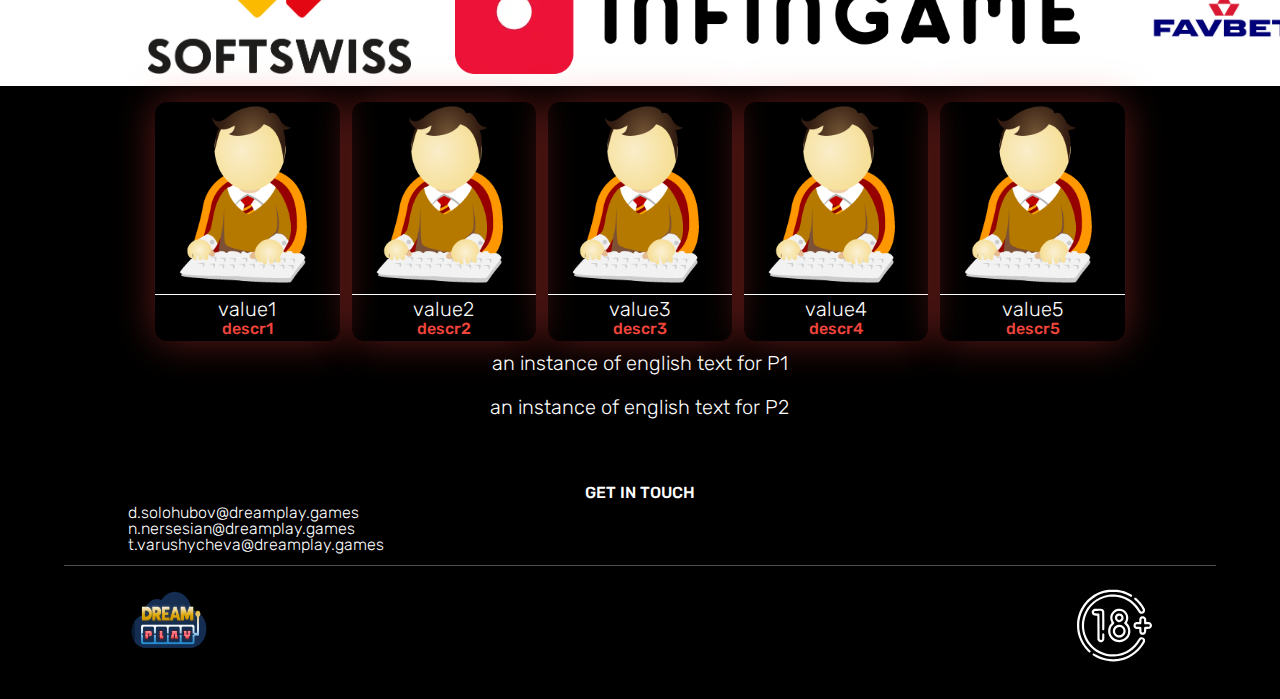
==== commit 2d0023c2: ".header__nav-items-list/z-index:1 before the very first scroll" ====
--- a/src/index.html
+++ b/src/index.html
@@ -3,6 +3,7 @@
 <head>
   <meta charset="UTF-8">
   <meta name="viewport" content="width=device-width, initial-scale=1.0">
+  <link rel="shortcut icon" href="images/logo.png" type="image/x-icon">
   <link rel="preconnect" href="https://fonts.googleapis.com">
   <link rel="preconnect" href="https://fonts.gstatic.com" crossorigin>
   <link href="https://fonts.googleapis.com/css2?family=Rubik:wght@300;400;500;700&display=swap" rel="stylesheet">
@@ -125,53 +126,6 @@
       </div>
     </section>
 
-    <section id="about" class="about">
-      <div class="container about__wrap">
-        <div class="about__points">
-          <div class="about__point">
-            <img src="images/team/member_plug.png" alt="" class="about__point-photo">
-            <hr class="about__point-divider">
-            <div class="about__point-value lang-value1">Value</div>
-            <div class="about__point-descr lang-descr1">Descr</div>
-          </div>
-
-          <div class="about__point">
-            <img src="images/team/member_plug.png" alt="" class="about__point-photo">
-            <hr class="about__point-divider">
-            <div class="about__point-value lang-value2">Value</div>
-            <div class="about__point-descr lang-descr2">Descr</div>
-          </div>
-
-          <div class="about__point">
-            <img src="images/team/member_plug.png" alt="" class="about__point-photo">
-            <hr class="about__point-divider">
-            <div class="about__point-value lang-value3">Value</div>
-            <div class="about__point-descr lang-descr3">Descr</div>
-          </div>
-
-          <div class="about__point">
-            <img src="images/team/member_plug.png" alt="" class="about__point-photo">
-            <hr class="about__point-divider">
-            <div class="about__point-value lang-value4">Value</div>
-            <div class="about__point-descr lang-descr4">Descr</div>
-          </div>
-
-          <div class="about__point">
-            <img src="images/team/member_plug.png" alt="" class="about__point-photo">
-            <hr class="about__point-divider">
-            <div class="about__point-value lang-value5">Value</div>
-            <div class="about__point-descr lang-descr5">Descr</div>
-          </div>
-
-         
-
-        <div class="about__message">
-          <p class="about__message-text lang-p1">Lorem Ipsum is simply dummy text of the printing and typesetting industry. Lorem Ipsum has been the industry's standard dummy text ever since the 1500s, when an unknown printer took a galley of type and scrambled it to make a type specimen book.</p>
-          <p class="about__message-text lang-p2">Lorem Ipsum is simply dummy text of the printing and typesetting industry. Lorem Ipsum has been the industry's standard dummy text ever since the 1500s, when an unknown printer took a galley of type and scrambled it to make a type specimen book.</p>
-        </div>
-      </div>
-    </section>
-
     <section id="find-us" class="find-us">
       <div class="container find-us__wrap">
         <div class="find-us__partners">
@@ -193,7 +147,66 @@
       </div>
     </section>
 
-    <section id="quality" class="verifications">
+    <section id="about" class="about">
+      <div class="container about__wrap">
+        <div class="about__points">
+          <div class="about__point">
+            <img src="images/team/member_plug.png" alt="" class="about__point-photo">
+            <hr class="about__point-divider">
+            <div class="about__point-value lang-value1">Value</div>
+            <div class="about__point-descr lang-descr1">Descr</div>
+          </div>
+
+          <div class="about__point">
+            <img src="images/team/member_plug.png" alt="" class="about__point-photo">
+            <hr class="about__point-divider">
+            <div class="about__point-value lang-value2">Value</div>
+            <div class="about__point-descr lang-descr2">Descr</div>
+          </div>
+
+          <div class="about__point">
+            <img src="images/team/member_plug.png" alt="" class="about__point-photo">
+            <hr class="about__point-divider">
+            <div class="about__point-value lang-value3">Value</div>
+            <div class="about__point-descr lang-descr3">Descr</div>
+          </div>
+
+          <div class="about__point">
+            <img src="images/team/member_plug.png" alt="" class="about__point-photo">
+            <hr class="about__point-divider">
+            <div class="about__point-value lang-value4">Value</div>
+            <div class="about__point-descr lang-descr4">Descr</div>
+          </div>
+
+          <div class="about__point">
+            <img src="images/team/member_plug.png" alt="" class="about__point-photo">
+            <hr class="about__point-divider">
+            <div class="about__point-value lang-value5">Value</div>
+            <div class="about__point-descr lang-descr5">Descr</div>
+          </div>
+
+         
+
+        <div class="about__message">
+          <p class="about__message-text lang-p1">Lorem Ipsum is simply dummy text of the printing and typesetting industry. Lorem Ipsum has been the industry's standard dummy text ever since the 1500s, when an unknown printer took a galley of type and scrambled it to make a type specimen book.</p>
+          <p class="about__message-text lang-p2">Lorem Ipsum is simply dummy text of the printing and typesetting industry. Lorem Ipsum has been the industry's standard dummy text ever since the 1500s, when an unknown printer took a galley of type and scrambled it to make a type specimen book.</p>
+        </div>
+      </div>
+    </section>
+
+    <section id="contact" class="contact">
+      <div class="container contact__wrap">
+        <h2 class='contact__heading lang-contact_label'>Get in Touch</h2>
+
+        <div class="ul contact__list">
+          <li class="contact__item"><a href="mailto:d.solohubov@dreamplay.games">d.solohubov@dreamplay.games</a></li>
+          <li class="contact__item"><a href="mailto:n.nersesian@dreamplay.games">n.nersesian@dreamplay.games</a></li>
+          <li class="contact__item"><a href="mailto:t.varushycheva@dreamplay.games">t.varushycheva@dreamplay.games</a></li>
+        </div>
+      </div>
+    </section>
+
+   <!--  <section id="quality" class="verifications">
       <div class="container verifications__wrap">
         <div class="verifications__items">
           <div class="verifications__item"><img src="images/icons/verifications/certification.png" alt="certification-icon"></div>
@@ -201,19 +214,7 @@
           <div class="verifications__item"><img src="images/icons/verifications/safety.png" alt="safety-icon"></div>
         </div>
       </div>
-    </section>
-
-    <section id="contact" class="contact-us">
-      <div class="container contact-us__wrap">
-        <label class='lang-contact_us_label' for="form">Get in Touch</label>
-        <form id='form' class="contact-us__form">
-          <input type="text" class="contact-us__name contact-us__field lang-name" placeholder="Name">
-          <input type="email" class="contact-us__email contact-us__field lang-email" placeholder="Email">
-          <textarea name="comment" id="comment" cols="30" rows="4" placeholder="Type your text" class="contact-us__comment contact-us__field lang-message"></textarea>
-          <button type="submit" class="contact-us__btn contact-us__field lang-contact_us_btn">Submit</button>
-        </form>
-      </div>
-    </section>
+    </section> -->
   </main>
 
   <footer class="footer">
--- a/src/css/style.css
+++ b/src/css/style.css
@@ -70,7 +70,6 @@
 }
 
 body {
-  overflow-x: clip;
   background-color: rgb(0, 0, 0);
 }
 
@@ -178,6 +177,7 @@
     padding-top: 8px;
     padding-bottom: 8px;
     background-color: rgba(0, 0, 0, 0.5);
+    z-index: 1;
     position: absolute;
     bottom: 0;
     left: 0;
@@ -274,6 +274,46 @@
     margin-bottom: 4px;
   }
   /* Games End*/
+  /* Find-us Start */
+  .find-us {
+    padding-top: 12px;
+    padding-bottom: 12px;
+    background-color: #fff;
+    overflow: clip;
+  }
+  .find-us__wrap {
+    white-space: nowrap;
+  }
+  .find-us__partners {
+    display: inline-block;
+    -webkit-animation: slide 10s infinite linear;
+            animation: slide 10s infinite linear;
+  }
+  .find-us__partners-logo {
+    height: 40px;
+    margin: 0 10px;
+  }
+  @-webkit-keyframes slide {
+    from {
+      -webkit-transform: translateX(0);
+              transform: translateX(0);
+    }
+    to {
+      -webkit-transform: translateX(-100%);
+              transform: translateX(-100%);
+    }
+  }
+  @keyframes slide {
+    from {
+      -webkit-transform: translateX(0);
+              transform: translateX(0);
+    }
+    to {
+      -webkit-transform: translateX(-100%);
+              transform: translateX(-100%);
+    }
+  }
+  /* Find-us End */
   /* About Start*/
   .about {
     color: #fff;
@@ -339,45 +379,6 @@
     margin-bottom: 12px;
   }
   /* About End*/
-  /* Find-us Start */
-  .find-us {
-    padding-top: 12px;
-    padding-bottom: 12px;
-    background-color: #fff;
-  }
-  .find-us__wrap {
-    white-space: nowrap;
-  }
-  .find-us__partners {
-    display: inline-block;
-    -webkit-animation: slide 10s infinite linear;
-            animation: slide 10s infinite linear;
-  }
-  .find-us__partners-logo {
-    height: 40px;
-    margin: 0 10px;
-  }
-  @-webkit-keyframes slide {
-    from {
-      -webkit-transform: translateX(0);
-              transform: translateX(0);
-    }
-    to {
-      -webkit-transform: translateX(-100%);
-              transform: translateX(-100%);
-    }
-  }
-  @keyframes slide {
-    from {
-      -webkit-transform: translateX(0);
-              transform: translateX(0);
-    }
-    to {
-      -webkit-transform: translateX(-100%);
-              transform: translateX(-100%);
-    }
-  }
-  /* Find-us End */
   /* Verifications Start */
   .verifications {
     padding-top: 12px;
@@ -405,78 +406,17 @@
   }
   /* Verifications End */
   /* Contact-us Start */
-  .contact-us {
+  .contact {
+    color: #FFF;
     padding-top: 12px;
     padding-bottom: 12px;
   }
-  .contact-us label {
+  .contact__heading {
     text-align: center;
-    display: block;
     color: #FFF;
     margin-bottom: 4px;
     text-transform: uppercase;
     font-weight: 500;
-  }
-  .contact-us__field {
-    width: 100%;
-    color: #434343;
-    -webkit-box-shadow: inset 0 0 4px 4px rgba(239, 68, 59, 0.4);
-            box-shadow: inset 0 0 4px 4px rgba(239, 68, 59, 0.4);
-    border-radius: 4px;
-    margin-bottom: 8px;
-  }
-  .contact-us__field::-webkit-input-placeholder {
-    text-transform: capitalize;
-  }
-  .contact-us__field::-moz-placeholder {
-    text-transform: capitalize;
-  }
-  .contact-us__field:-ms-input-placeholder {
-    text-transform: capitalize;
-  }
-  .contact-us__field::-ms-input-placeholder {
-    text-transform: capitalize;
-  }
-  .contact-us__field::placeholder {
-    text-transform: capitalize;
-  }
-  .contact-us input[type=text], .contact-us input[type=email] {
-    padding-top: 8px;
-    padding-bottom: 8px;
-    font-size: 18px;
-  }
-  .contact-us__comment {
-    resize: none;
-  }
-  .contact-us__comment::-webkit-input-placeholder {
-    font-size: 18px;
-  }
-  .contact-us__comment::-moz-placeholder {
-    font-size: 18px;
-  }
-  .contact-us__comment:-ms-input-placeholder {
-    font-size: 18px;
-  }
-  .contact-us__comment::-ms-input-placeholder {
-    font-size: 18px;
-  }
-  .contact-us__comment::placeholder {
-    font-size: 18px;
-  }
-  .contact-us__btn {
-    padding: 8px 12px;
-    border: none;
-    border-radius: 4px;
-    display: block;
-    background-color: var(--accent-color);
-    width: -webkit-fit-content;
-    width: -moz-fit-content;
-    width: fit-content;
-    margin: 0 auto;
-    color: #FFF;
-    text-transform: uppercase;
-    letter-spacing: 2px;
-    font-weight: 400;
   }
   /* Contact-us End*/
   /* Footer Start */
@@ -561,9 +501,6 @@
   /* Contact-us End */
 }
 @media (min-width: 767px) {
-  /*  .container {
-     width: 90%;
-   } */
   .logo {
     width: 12%;
     margin-right: 16px;
@@ -607,6 +544,11 @@
     padding-bottom: 16px;
   }
   /* Games End */
+  /* FInd-us Start */
+  .find-us__partners-logo {
+    height: 90px;
+  }
+  /* FInd-us End */
   /* About Start*/
   .about {
     padding-top: 16px;
@@ -616,11 +558,6 @@
     font-size: initial;
   }
   /* About End*/
-  /* FInd-us Start */
-  .find-us__partners-logo {
-    height: 90px;
-  }
-  /* FInd-us End */
   /* Contact-us Start */
   .contact-us {
     padding-top: 32px;
@@ -684,7 +621,13 @@
     font-size: 20px;
   }
   /* Header End */
-  /* Team Start */
+  /* FInd-us Start */
+  .find-us__partners-logo {
+    height: 120px;
+    margin: 0 20px;
+  }
+  /* FInd-us End */
+  /* About Start */
   .about__points {
     margin-bottom: 24px;
   }
@@ -710,13 +653,7 @@
   .about__message-text:not(:last-child) {
     margin-bottom: 24px;
   }
-  /* Team End */
-  /* FInd-us Start */
-  .find-us__partners-logo {
-    height: 120px;
-    margin: 0 20px;
-  }
-  /* FInd-us End */
+  /* About End */
   /* Contact-us Start */
   .contact-us__form {
     margin: 0 auto;
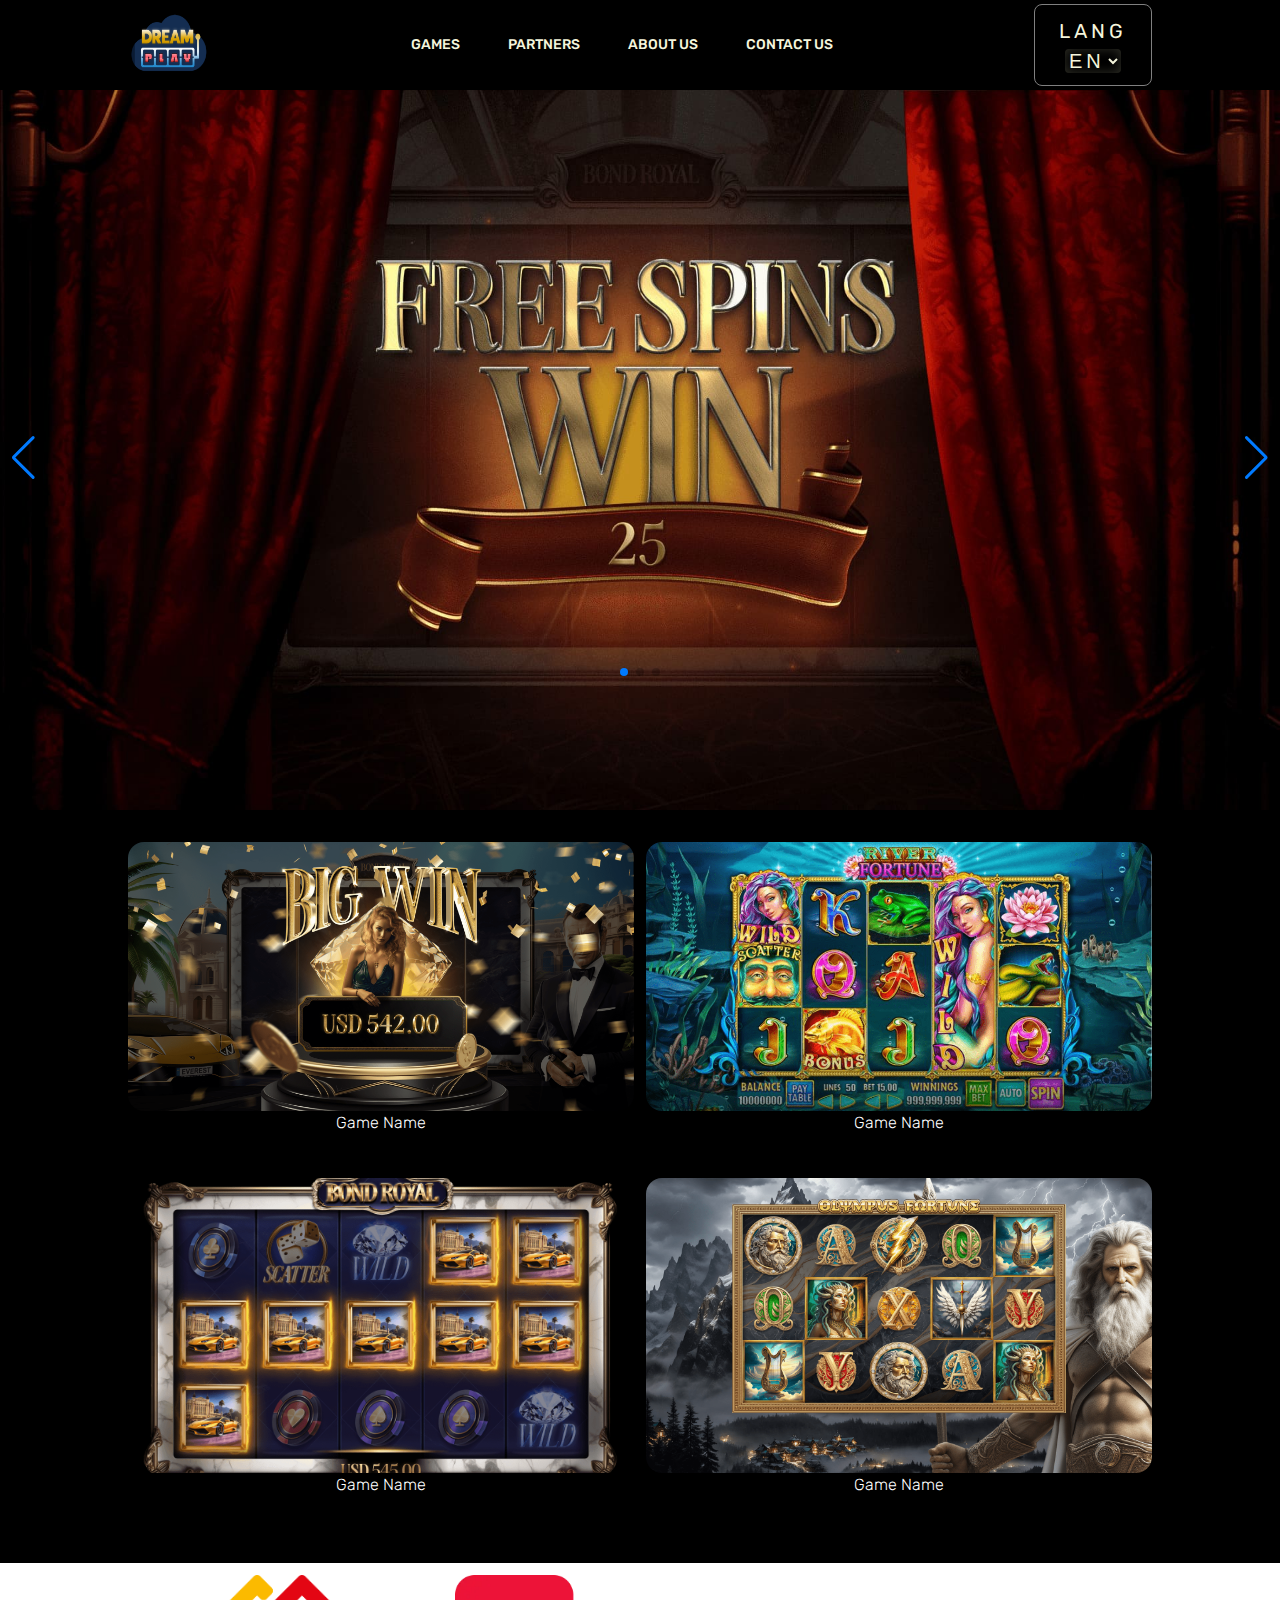
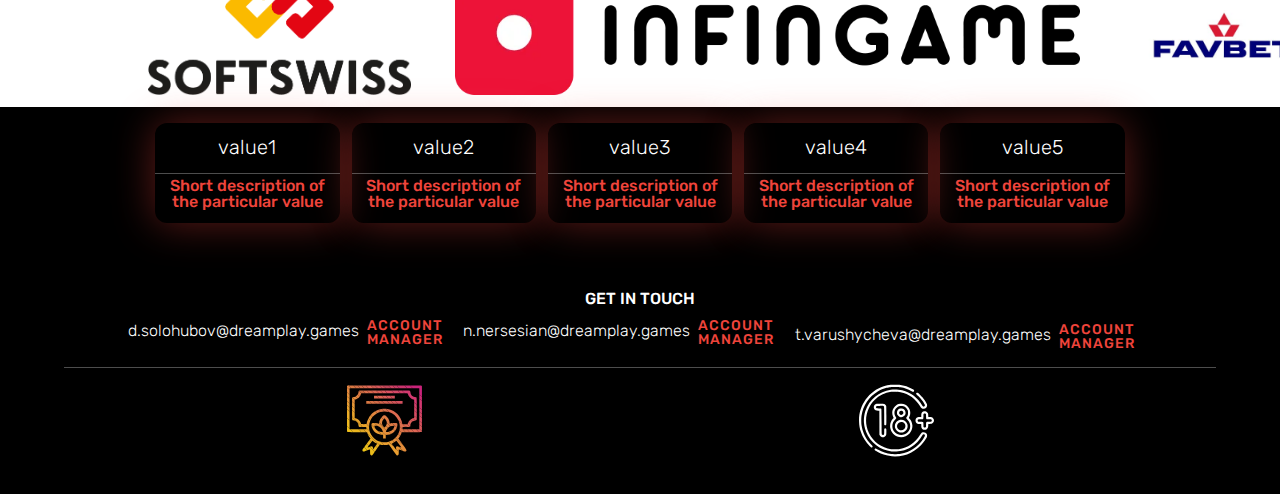
==== commit 8fd4df84: "the first version is sone" ====
--- a/src/index.html
+++ b/src/index.html
@@ -24,11 +24,10 @@
           <span></span>
         </div>
         <ul class="header__nav-items-list hidden">
-          <li class="header__nav-item"><a href="#games" class="header__nav-link">games</a></li>
-          <li class="header__nav-item"><a href="#find-us" class="header__nav-link">partners</a></li>
-          <li class="header__nav-item"><a href="#about" class="header__nav-link">about us</a></li>
-          <li class="header__nav-item"><a href="#contact" class="header__nav-link">contact us</a></li>
-          <li class="header__nav-item"><a href="#quality" class="header__nav-link">quality</a></li>
+          <li class="header__nav-item"><a href="#games" class="header__nav-link lang-nav_games">games</a></li>
+          <li class="header__nav-item"><a href="#find-us" class="header__nav-link lang-nav_partners">partners</a></li>
+          <li class="header__nav-item"><a href="#about" class="header__nav-link lang-nav_about">about us</a></li>
+          <li class="header__nav-item"><a href="#contact" class="header__nav-link lang-nav_contact">contact us</a></li>
         </ul>
       </nav>
   
@@ -62,66 +61,32 @@
         <div class="games__items">
           <div class="games__item">
             <a class='games__item-link' href="#" target="_blank">
-              <img class="games__item-img" src="images/games/games-item_0.jpg" alt="">
-              <div class="games__item-name">Game Name</div>
-            </a>
-          </div>
-
-          <div class="games__item">
-            <a class='games__item-link' href="#" target="_blank">
-              <img class="games__item-img" src="images/games/games-item_1.jpg" alt="">
-              <div class="games__item-name">Game Name</div>
-            </a>
-          </div>
-
-          <div class="games__item">
-            <a class='games__item-link' href="#" target="_blank">
-              <img class="games__item-img" src="images/games/games-item_2.jpg" alt="">
-              <div class="games__item-name">Game Name</div>
-            </a>
-          </div>
-
-          <div class="games__item">
-            <a class='games__item-link' href="#" target="_blank">
-              <img class="games__item-img" src="images/games/games-item_0.jpg" alt="">
-              <div class="games__item-name">Game Name</div>
-            </a>
-          </div>
-
-          <div class="games__item">
-            <a class='games__item-link' href="#" target="_blank">
-              <img class="games__item-img" src="images/games/games-item_1.jpg" alt="">
-              <div class="games__item-name">Game Name</div>
-            </a>
-          </div>
-
-          <div class="games__item">
-            <a class='games__item-link' href="#" target="_blank">
-              <img class="games__item-img" src="images/games/games-item_2.jpg" alt="">
-              <div class="games__item-name">Game Name</div>
-            </a>
-          </div>
-
-          <div class="games__item">
-            <a class='games__item-link' href="#" target="_blank">
-              <img class="games__item-img" src="images/games/games-item_0.jpg" alt="">
-              <div class="games__item-name">Game Name</div>
-            </a>
-          </div>
-
-          <div class="games__item">
-            <a class='games__item-link' href="#" target="_blank">
-              <img class="games__item-img" src="images/games/games-item_1.jpg" alt="">
-              <div class="games__item-name">Game Name</div>
-            </a>
-          </div>
-
-          <div class="games__item">
-            <a class='games__item-link' href="#" target="_blank">
-              <img class="games__item-img" src="images/games/games-item_2.jpg" alt="">
-              <div class="games__item-name">Game Name</div>
-            </a>
-          </div>
+              <img class="games__item-img" src="images/games/games-item_0.png" alt="">
+              <div class="games__item-name">Game Name</div>
+            </a>
+          </div>
+
+          <div class="games__item">
+            <a class='games__item-link' href="#" target="_blank">
+              <img class="games__item-img" src="images/games/games-item_1.png" alt="">
+              <div class="games__item-name">Game Name</div>
+            </a>
+          </div>
+
+          <div class="games__item">
+            <a class='games__item-link' href="#" target="_blank">
+              <img class="games__item-img" src="images/games/games-item_2.png" alt="">
+              <div class="games__item-name">Game Name</div>
+            </a>
+          </div>
+
+          <div class="games__item">
+            <a class='games__item-link' href="#" target="_blank">
+              <img class="games__item-img" src="images/games/games-item_3.png" alt="">
+              <div class="games__item-name">Game Name</div>
+            </a>
+          </div>
+          
         </div>
       </div>
     </section>
@@ -151,45 +116,44 @@
       <div class="container about__wrap">
         <div class="about__points">
           <div class="about__point">
-            <img src="images/team/member_plug.png" alt="" class="about__point-photo">
-            <hr class="about__point-divider">
+            <!-- <img src="images/team/member_plug.png" alt="" class="about__point-photo"> -->
             <div class="about__point-value lang-value1">Value</div>
+            <hr class="about__point-divider">
             <div class="about__point-descr lang-descr1">Descr</div>
           </div>
 
           <div class="about__point">
-            <img src="images/team/member_plug.png" alt="" class="about__point-photo">
-            <hr class="about__point-divider">
+            <!-- <img src="images/team/member_plug.png" alt="" class="about__point-photo"> -->
             <div class="about__point-value lang-value2">Value</div>
+            <hr class="about__point-divider">
             <div class="about__point-descr lang-descr2">Descr</div>
           </div>
 
           <div class="about__point">
-            <img src="images/team/member_plug.png" alt="" class="about__point-photo">
-            <hr class="about__point-divider">
+            <!-- <img src="images/team/member_plug.png" alt="" class="about__point-photo"> -->
             <div class="about__point-value lang-value3">Value</div>
+            <hr class="about__point-divider">
             <div class="about__point-descr lang-descr3">Descr</div>
           </div>
 
           <div class="about__point">
-            <img src="images/team/member_plug.png" alt="" class="about__point-photo">
-            <hr class="about__point-divider">
+            <!-- <img src="images/team/member_plug.png" alt="" class="about__point-photo"> -->
             <div class="about__point-value lang-value4">Value</div>
+            <hr class="about__point-divider">
             <div class="about__point-descr lang-descr4">Descr</div>
           </div>
 
           <div class="about__point">
-            <img src="images/team/member_plug.png" alt="" class="about__point-photo">
-            <hr class="about__point-divider">
+            <!-- <img src="images/team/member_plug.png" alt="" class="about__point-photo"> -->
             <div class="about__point-value lang-value5">Value</div>
+            <hr class="about__point-divider">
             <div class="about__point-descr lang-descr5">Descr</div>
           </div>
 
-         
-
-        <div class="about__message">
-          <p class="about__message-text lang-p1">Lorem Ipsum is simply dummy text of the printing and typesetting industry. Lorem Ipsum has been the industry's standard dummy text ever since the 1500s, when an unknown printer took a galley of type and scrambled it to make a type specimen book.</p>
-          <p class="about__message-text lang-p2">Lorem Ipsum is simply dummy text of the printing and typesetting industry. Lorem Ipsum has been the industry's standard dummy text ever since the 1500s, when an unknown printer took a galley of type and scrambled it to make a type specimen book.</p>
+          <!-- <div class="about__message">
+            <p class="about__message-text lang-p1">Lorem Ipsum is simply dummy text of the printing and typesetting industry. Lorem Ipsum has been the industry's standard dummy text ever since the 1500s, when an unknown printer took a galley of type and scrambled it to make a type specimen book.</p>
+            <p class="about__message-text lang-p2">Lorem Ipsum is simply dummy text of the printing and typesetting industry. Lorem Ipsum has been the industry's standard dummy text ever since the 1500s, when an unknown printer took a galley of type and scrambled it to make a type specimen book.</p>
+          </div> -->
         </div>
       </div>
     </section>
@@ -198,44 +162,41 @@
       <div class="container contact__wrap">
         <h2 class='contact__heading lang-contact_label'>Get in Touch</h2>
 
-        <div class="ul contact__list">
-          <li class="contact__item"><a href="mailto:d.solohubov@dreamplay.games">d.solohubov@dreamplay.games</a></li>
-          <li class="contact__item"><a href="mailto:n.nersesian@dreamplay.games">n.nersesian@dreamplay.games</a></li>
-          <li class="contact__item"><a href="mailto:t.varushycheva@dreamplay.games">t.varushycheva@dreamplay.games</a></li>
-        </div>
-      </div>
-    </section>
-
-   <!--  <section id="quality" class="verifications">
-      <div class="container verifications__wrap">
-        <div class="verifications__items">
-          <div class="verifications__item"><img src="images/icons/verifications/certification.png" alt="certification-icon"></div>
-          <div class="verifications__item"><img src="images/icons/verifications/high_quality.png" alt="quality-icon"></div>
-          <div class="verifications__item"><img src="images/icons/verifications/safety.png" alt="safety-icon"></div>
-        </div>
-      </div>
-    </section> -->
+        <ul class="contact__list">
+          <li class="contact__item">
+            <a class="contact__item-link" href="mailto:d.solohubov@dreamplay.games">d.solohubov@dreamplay.games</a>
+            <div class="contact__item-duty lang-contact_duty1">Account manager</div>
+          </li>
+
+          <li class="contact__item">
+            <a class="contact__item-link" href="mailto:n.nersesian@dreamplay.games">n.nersesian@dreamplay.games</a>
+            <div class="contact__item-duty lang-contact_duty2">Account manager</div>
+          </li>
+
+          <li class="contact__item">
+            <a class="contact__item-link" href="mailto:t.varushycheva@dreamplay.games">t.varushycheva@dreamplay.games</a>
+            <div class="contact__item-duty lang-contact_duty3">Account manager</div>
+          </li>
+        </ul>
+      </div>
+    </section>
+
   </main>
 
   <footer class="footer">
     <div class="container footer__wrap">
       <div class="footer__main">
-        <div class="footer__logo logo">
-          <img src="images/logo.png" alt="logo" class="footer__logo-img logo__img">
-        </div>
+
+        <div class="footer__certification"><img src="images/icons/footer/reward.svg" alt=""></div>
         
         <div class="footer__adult-icon">
           <img src="images/icons/footer/adult_icon.svg" alt="18+ years old">
         </div>
       </div>
 
-      <!-- <div class="footer__pr-policy">
-        <a href="privacy_policy/privacy.html">Privacy Policy</a>
-      </div> -->
     </div>
   </footer>
   
-  <!-- <script src="https://cdn.jsdelivr.net/npm/swiper@11/swiper-bundle.min.js"></script> -->
   <script src="js/swiper-bundle.js"></script>
   <script src="js/lang.js"></script>
   <script src="js/script.js"></script>
--- a/src/css/style.css
+++ b/src/css/style.css
@@ -123,6 +123,9 @@
     font-size: 12px;
   }
   .header__nav-hamburger {
+    background-color: rgba(0, 0, 0, 0.2);
+    -webkit-box-shadow: 0 0 5px 2px #000;
+            box-shadow: 0 0 5px 2px #000;
     cursor: pointer;
     display: -webkit-box;
     display: -ms-flexbox;
@@ -209,6 +212,7 @@
   .header__lang {
     color: beige;
     border: 1px solid gray;
+    background-color: rgba(0, 0, 0, 0.3);
     border-radius: 8px;
     display: -webkit-box;
     display: -ms-flexbox;
@@ -257,21 +261,22 @@
   }
   .games__items {
     display: grid;
-    grid-template-columns: repeat(3, 1fr);
+    grid-template-columns: repeat(2, 1fr);
     -webkit-column-gap: 12px;
        -moz-column-gap: 12px;
             column-gap: 12px;
-    row-gap: 12px;
   }
   .games__item {
     text-align: center;
   }
   .games__item-img {
-    max-width: 100%;
-    height: auto;
+    width: 100%;
+    height: 80%;
     border-radius: 16px;
     overflow: clip;
     margin-bottom: 4px;
+    -o-object-fit: cover;
+       object-fit: cover;
   }
   /* Games End*/
   /* Find-us Start */
@@ -313,13 +318,19 @@
               transform: translateX(-100%);
     }
   }
+  .find-us:hover .find-us__partners {
+    -webkit-animation-play-state: paused;
+            animation-play-state: paused;
+  }
   /* Find-us End */
   /* About Start*/
   .about {
     color: #fff;
     padding-top: 12px;
     padding-bottom: 12px;
-    min-height: 300px;
+    min-height: -webkit-fit-content;
+    min-height: -moz-fit-content;
+    min-height: fit-content;
   }
   .about__points {
     display: -webkit-box;
@@ -331,9 +342,9 @@
         -ms-flex-pack: center;
             justify-content: center;
     gap: 12px;
-    margin-bottom: 16px;
   }
   .about__point {
+    height: 100px;
     border-radius: 12px;
     -webkit-box-shadow: 0px 0px 40px 0px rgba(239, 68, 59, 0.4);
             box-shadow: 0px 0px 40px 0px rgba(239, 68, 59, 0.4);
@@ -346,31 +357,33 @@
     -webkit-box-direction: normal;
         -ms-flex-direction: column;
             flex-direction: column;
-    -webkit-box-pack: center;
-        -ms-flex-pack: center;
-            justify-content: center;
     -webkit-box-align: center;
         -ms-flex-align: center;
             align-items: center;
     padding-bottom: 4px;
   }
-  .about__point-photo {
-    width: 100%;
-    margin-bottom: 4px;
-  }
   .about__point-divider {
     width: 100%;
     height: 1px;
     background-color: #FFF;
+    opacity: 0.3;
     margin-bottom: 4px;
   }
   .about__point-value {
+    display: -webkit-box;
+    display: -ms-flexbox;
+    display: flex;
+    -webkit-box-align: center;
+        -ms-flex-align: center;
+            align-items: center;
     margin-bottom: 2px;
+    height: 50%;
   }
   .about__point-descr {
     color: var(--accent-color);
     font-weight: 500;
     font-size: 12px;
+    text-align: center;
   }
   .about__message-text {
     font-size: 12px;
@@ -379,32 +392,6 @@
     margin-bottom: 12px;
   }
   /* About End*/
-  /* Verifications Start */
-  .verifications {
-    padding-top: 12px;
-    padding-bottom: 12px;
-    height: 40%;
-    background-color: #dcd7d7;
-  }
-  .verifications__items {
-    display: -webkit-box;
-    display: -ms-flexbox;
-    display: flex;
-    -ms-flex-pack: distribute;
-        justify-content: space-around;
-    -webkit-box-align: center;
-        -ms-flex-align: center;
-            align-items: center;
-  }
-  .verifications__item {
-    max-width: 17%;
-    aspect-ratio: 4/4;
-  }
-  .verifications__item img {
-    width: 100%;
-    height: auto;
-  }
-  /* Verifications End */
   /* Contact-us Start */
   .contact {
     color: #FFF;
@@ -414,9 +401,36 @@
   .contact__heading {
     text-align: center;
     color: #FFF;
-    margin-bottom: 4px;
+    margin-bottom: 8px;
     text-transform: uppercase;
     font-weight: 500;
+  }
+  .contact__item {
+    display: -webkit-box;
+    display: -ms-flexbox;
+    display: flex;
+    -webkit-box-orient: vertical;
+    -webkit-box-direction: normal;
+        -ms-flex-direction: column;
+            flex-direction: column;
+    -webkit-box-align: center;
+        -ms-flex-align: center;
+            align-items: center;
+  }
+  .contact__item:not(:last-child) {
+    margin-bottom: 8px;
+  }
+  .contact__item-link {
+    letter-spacing: 2px;
+    text-align: center;
+  }
+  .contact__item-duty {
+    margin-top: 4px;
+    letter-spacing: normal;
+    color: var(--accent-color);
+    font-weight: 500;
+    text-transform: uppercase;
+    font-size: 12px;
   }
   /* Contact-us End*/
   /* Footer Start */
@@ -442,9 +456,8 @@
     display: -webkit-box;
     display: -ms-flexbox;
     display: flex;
-    -webkit-box-pack: justify;
-        -ms-flex-pack: justify;
-            justify-content: space-between;
+    -ms-flex-pack: distribute;
+        justify-content: space-around;
     -webkit-box-align: end;
         -ms-flex-align: end;
             align-items: end;
@@ -456,19 +469,14 @@
   .footer__adult-icon img {
     width: 100%;
     height: auto;
-    color: #FFF;
-  }
-  .footer__pr-policy {
-    text-transform: uppercase;
-    text-decoration-line: underline;
-    text-align: center;
+  }
+  .footer__certification {
+    width: 50px;
+  }
+  .footer__certification img {
+    width: 100%;
   }
   /* Footer End*/
-  /* Privacy Policy Page Start */
-  .pr-policy__text:not(:last-child) {
-    margin-bottom: 16px;
-  }
-  /* Privacy Policy Page End*/
 }
 @media (min-width: 479px) {
   /* Header Start*/
@@ -494,10 +502,6 @@
   }
   /* FInd-us End */
   /* Contact-us Start */
-  .contact-us__btn {
-    padding-top: 12px;
-    padding-bottom: 12px;
-  }
   /* Contact-us End */
 }
 @media (min-width: 767px) {
@@ -559,39 +563,24 @@
   }
   /* About End*/
   /* Contact-us Start */
-  .contact-us {
-    padding-top: 32px;
-    padding-bottom: 32px;
-  }
-  .contact-us label {
-    margin-bottom: 12px;
-  }
-  .contact-us__form {
-    display: grid;
-    grid-template: repeat(2, 1fr)/repeat(2, 1fr);
-    -webkit-column-gap: 8px;
-       -moz-column-gap: 8px;
-            column-gap: 8px;
-    grid-template-areas: "in c" "ie c";
-  }
-  .contact-us__field {
-    padding: 8px;
-  }
-  .contact-us__name {
-    grid-area: in;
-  }
-  .contact-us__email {
-    grid-area: ie;
-  }
-  .contact-us__comment {
-    grid-area: c;
-  }
-  .contact-us__btn {
-    grid-column: 1/-1;
-    width: 100%;
-    font-size: 20px;
-    letter-spacing: 8px;
-    margin-top: 8px;
+  .contact__wrap {
+    padding: 0 4%;
+  }
+  .contact__item {
+    -webkit-box-orient: horizontal;
+    -webkit-box-direction: normal;
+        -ms-flex-direction: row;
+            flex-direction: row;
+    -webkit-box-pack: justify;
+        -ms-flex-pack: justify;
+            justify-content: space-between;
+  }
+  .contact__item-link {
+    letter-spacing: 3px;
+  }
+  .contact__item-duty {
+    letter-spacing: 1px;
+    font-size: 14px;
   }
   /* Contact-us End */
   /* Footer Start */
@@ -602,6 +591,9 @@
   .footer__adult-icon {
     width: 75px;
   }
+  .footer__certification {
+    width: 75px;
+  }
   /* Footer End */
 }
 @media (min-width: 1000px) {
@@ -654,20 +646,26 @@
     margin-bottom: 24px;
   }
   /* About End */
-  /* Contact-us Start */
-  .contact-us__form {
-    margin: 0 auto;
-    max-width: 90%;
-    grid-template-rows: repeat(2, 80px);
-  }
-  .contact-us__btn {
-    width: 30%;
-    margin-top: 16px;
-    padding-top: 16px;
-    padding-bottom: 16px;
-    font-size: 24px;
-    font-weight: 300;
-  }
-  /* Contact-us End */
+  /* Contact Start */
+  /* Contact End */
+}
+@media (min-width: 1200px) {
+  .contact__wrap {
+    padding: 0;
+  }
+  .contact__list {
+    display: -webkit-box;
+    display: -ms-flexbox;
+    display: flex;
+    -webkit-box-pack: justify;
+        -ms-flex-pack: justify;
+            justify-content: space-between;
+  }
+  .contact__item-link {
+    letter-spacing: normal;
+  }
+  .contact__item-duty {
+    margin-left: 8px;
+  }
 }
 /* MAIN STYLES */